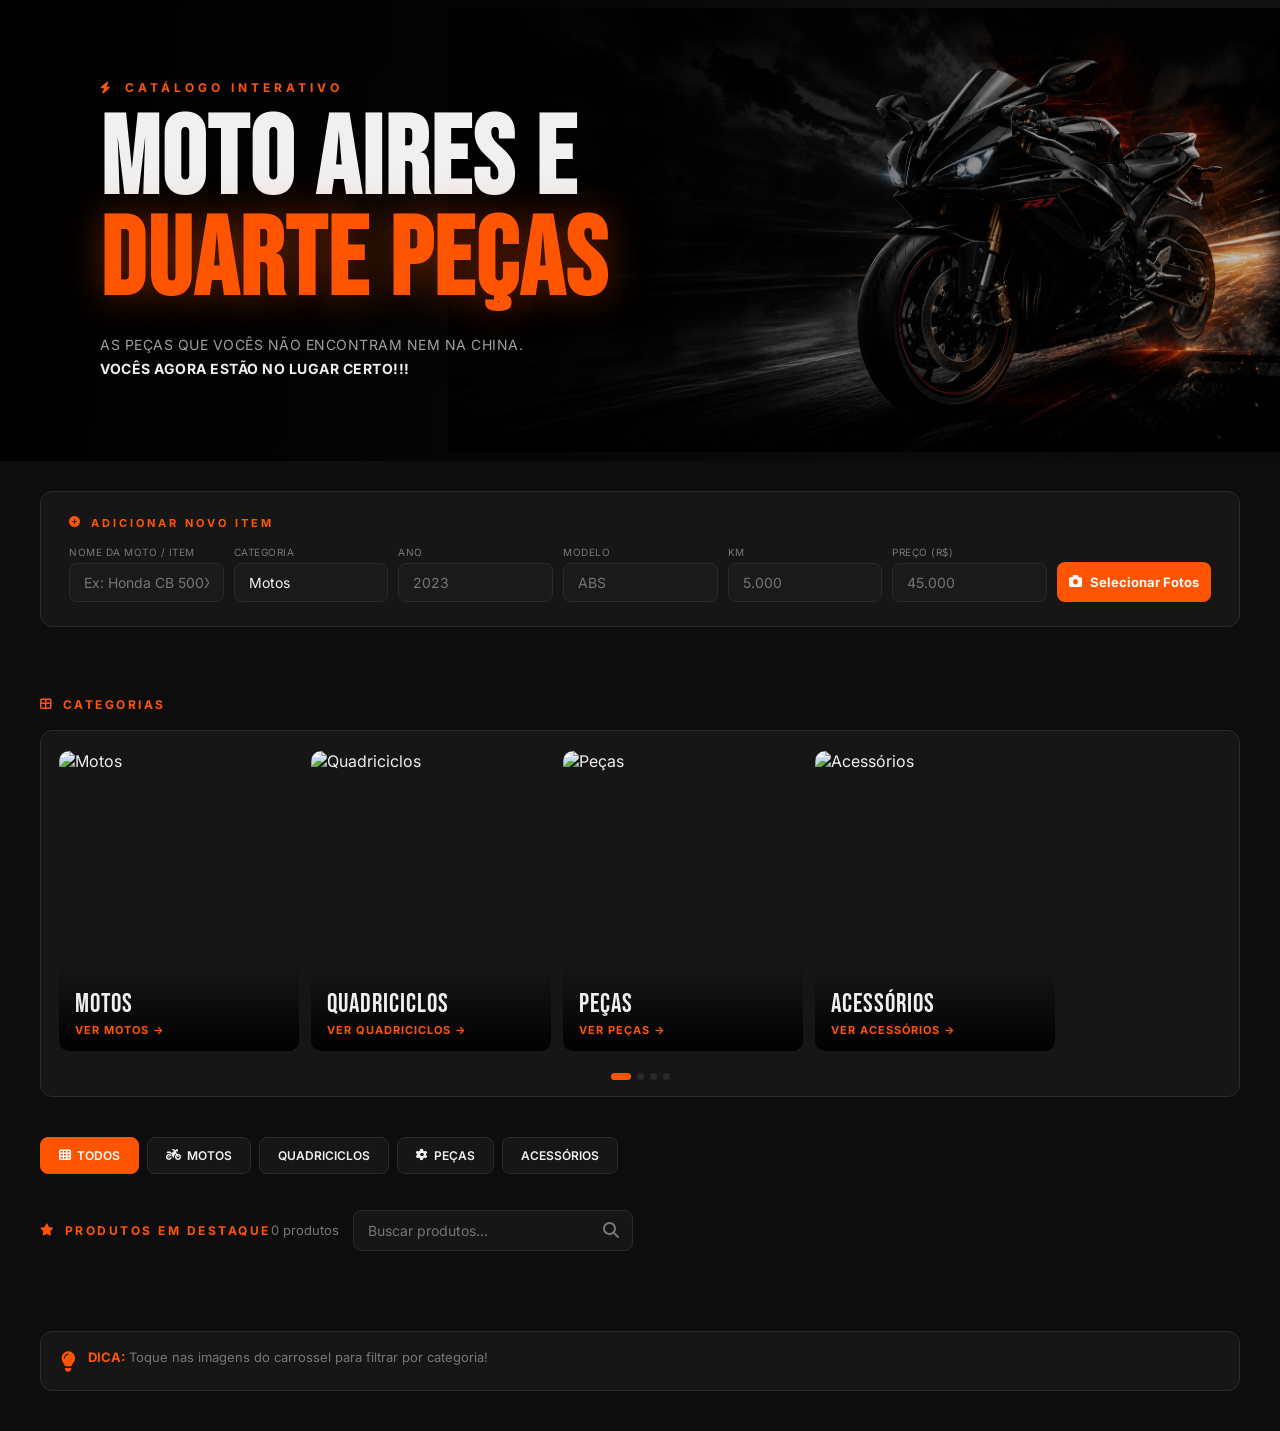
==== index.html @ fbcd0c2e "Update index.html" ====
<!DOCTYPE html>
<html lang="pt-BR">
<head>
    <meta charset="UTF-8">
    <meta name="viewport" content="width=device-width, initial-scale=1.0, maximum-scale=1.0">
    <title>MOTO AIRES & DUARTE PEÇAS — Catálogo</title>
    <link rel="preconnect" href="https://fonts.googleapis.com">
    <link href="https://fonts.googleapis.com/css2?family=Bebas+Neue&family=Inter:wght@300;400;500;600;700;800;900&display=swap" rel="stylesheet">
    <link rel="stylesheet" href="https://cdnjs.cloudflare.com/ajax/libs/font-awesome/6.4.0/css/all.min.css">
    
    <!-- Firebase SDK -->
    <script src="https://www.gstatic.com/firebasejs/10.7.1/firebase-app-compat.js"></script>
    <script src="https://www.gstatic.com/firebasejs/10.7.1/firebase-firestore-compat.js"></script>
    
    <style>
        :root {
            --bg: #0D0D0D;
            --surface: #161616;
            --card: #1A1A1A;
            --border: #2A2A2A;
            --orange: #FF5500;
            --orange-dim: #CC4400;
            --text: #F0F0F0;
            --muted: #777;
            --silver: #A0A0A0;
        }

        * { box-sizing: border-box; margin: 0; padding: 0; }

        body {
            background: var(--bg);
            color: var(--text);
            font-family: 'Inter', sans-serif;
            min-height: 100vh;
            overflow-x: hidden;
            width: 100%;
            max-width: 100vw;
        }

        /* ─── HERO ── */
        .hero {
            position: relative;
            width: 100%;
            min-height: 320px;
            display: flex;
            align-items: center;
            padding: 60px 40px;
            background: linear-gradient(135deg, #0a0a0a 0%, #1a1a1a 50%, #0d0d0d 100%);
            overflow: hidden;
        }

        .hero::before {
            content: '';
            position: absolute;
            top: 0; right: 0;
            width: 100%;
            height: 100%;
            background: url('img/banner-header.png') right center/contain no-repeat;
            opacity: 0.25;
            z-index: 1;
        }

        .hero::after {
            content: '';
            position: absolute;
            inset: 0;
            background: linear-gradient(90deg, rgba(0,0,0,0.96) 0%, rgba(0,0,0,0.75) 45%, rgba(0,0,0,0.1) 100%);
            z-index: 2;
        }

        .hero-content {
            position: relative;
            z-index: 3;
            max-width: 520px;
        }

        .hero-eyebrow {
            font-size: 12px;
            font-weight: 700;
            letter-spacing: 4px;
            text-transform: uppercase;
            color: var(--orange);
            margin-bottom: 16px;
            display: flex;
            align-items: center;
            gap: 10px;
        }

        .hero-eyebrow i { animation: flash 1.5s ease-in-out infinite; }

        .hero-title {
            font-family: 'Bebas Neue', sans-serif;
            font-size: clamp(52px, 10vw, 110px);
            line-height: 0.92;
            letter-spacing: 2px;
            text-transform: uppercase;
            margin-bottom: 20px;
        }

        .hero-title-line1 { display: block; color: var(--text); }
        .hero-title-line2 { display: block; color: var(--orange); text-shadow: 0 0 40px rgba(255,85,0,0.4); }

        .hero-subtitle {
            font-size: 14px;
            color: var(--silver);
            line-height: 1.7;
            letter-spacing: 0.5px;
            text-transform: uppercase;
        }

        .hero-subtitle strong { color: var(--text); font-weight: 700; }

        @keyframes flash {
            0%, 100% { opacity: 1; }
            50% { opacity: 0.3; }
        }

        /* ─── ADMIN PANEL ─── */
        .admin-panel {
            margin: 24px 16px;
            background: var(--surface);
            border: 1px solid var(--border);
            border-radius: 12px;
            padding: 20px;
        }

        .admin-title {
            font-size: 11px;
            font-weight: 700;
            letter-spacing: 3px;
            text-transform: uppercase;
            color: var(--orange);
            margin-bottom: 16px;
            display: flex;
            align-items: center;
            gap: 8px;
        }

        .admin-fields {
            display: grid;
            grid-template-columns: 1fr 1fr;
            gap: 10px;
            align-items: end;
        }

        .admin-field-group {
            display: flex;
            flex-direction: column;
            gap: 5px;
        }

        .admin-field-group.full { grid-column: 1 / -1; }

        .admin-field-group label {
            font-size: 10px;
            color: var(--muted);
            text-transform: uppercase;
            letter-spacing: 0.5px;
        }

        .admin-fields input,
        .admin-fields select {
            background: var(--card);
            border: 1px solid var(--border);
            color: var(--text);
            padding: 10px 14px;
            border-radius: 8px;
            outline: none;
            width: 100%;
            font-family: 'Inter', sans-serif;
            font-size: 14px;
            transition: border-color 0.3s;
            -webkit-appearance: none;
        }

        .admin-fields input:focus,
        .admin-fields select:focus { border-color: var(--orange); }

        .upload-btn {
            background: var(--orange);
            color: white;
            border: none;
            padding: 12px;
            border-radius: 8px;
            font-weight: 700;
            font-size: 13px;
            cursor: pointer;
            width: 100%;
            grid-column: 1 / -1;
            display: flex;
            align-items: center;
            justify-content: center;
            gap: 8px;
            transition: background 0.2s;
            font-family: 'Inter', sans-serif;
        }

        .upload-btn:active { background: var(--orange-dim); }
        #fileInput { display: none; }

        .preview-management {
            width: 100%;
            margin-top: 20px;
            display: none;
            background: var(--card);
            padding: 20px;
            border-radius: 8px;
            border: 1px solid var(--border);
        }

        .preview-management p {
            font-size: 12px;
            color: var(--silver);
            margin-bottom: 15px;
        }

        .preview-thumbs-container {
            display: flex;
            gap: 10px;
            flex-wrap: wrap;
            margin-bottom: 20px;
        }

        .thumb-manage-item {
            width: 72px;
            height: 56px;
            position: relative;
            border-radius: 6px;
            overflow: hidden;
            cursor: pointer;
            border: 2px solid transparent;
            transition: all 0.2s;
        }

        .thumb-manage-item img { width: 100%; height: 100%; object-fit: cover; }

        .thumb-manage-item.is-cover { border-color: var(--orange); }

        .thumb-manage-item.is-cover::after {
            content: "CAPA";
            position: absolute;
            bottom: 0; left: 0; right: 0;
            background: var(--orange);
            color: white;
            font-size: 9px;
            font-weight: bold;
            text-align: center;
            padding: 2px 0;
        }

        .save-btn {
            background: #1DB954;
            color: white;
            border: none;
            padding: 14px 24px;
            border-radius: 8px;
            font-weight: 700;
            font-size: 14px;
            cursor: pointer;
            width: 100%;
            display: flex;
            align-items: center;
            justify-content: center;
            gap: 10px;
            transition: all 0.2s;
            font-family: 'Inter', sans-serif;
            text-transform: uppercase;
            letter-spacing: 1px;
            box-shadow: 0 4px 12px rgba(29, 185, 84, 0.3);
        }

        .save-btn:hover {
            background: #1ed760;
            transform: translateY(-2px);
            box-shadow: 0 6px 16px rgba(29, 185, 84, 0.4);
        }

        .save-btn:active {
            background: #169c46;
            transform: translateY(0);
        }

        .save-btn i {
            font-size: 16px;
        }

        /* ─── CATEGORIES CAROUSEL ─── */
        .categories-section { padding: 32px 16px; }

        .section-title {
            font-size: 12px;
            font-weight: 700;
            letter-spacing: 2.5px;
            text-transform: uppercase;
            color: var(--orange);
            margin-bottom: 18px;
            display: flex;
            align-items: center;
            gap: 8px;
        }

        .carousel-container {
            background: var(--surface);
            border: 1px solid var(--border);
            border-radius: 12px;
            padding: 16px;
            overflow: hidden;
        }

        .carousel {
            display: flex;
            gap: 12px;
            overflow-x: auto;
            scroll-behavior: smooth;
            scrollbar-width: none;
            padding: 4px 2px 8px;
            -webkit-overflow-scrolling: touch;
        }

        .carousel::-webkit-scrollbar { display: none; }

        .category-card {
            min-width: 180px;
            height: 240px;
            border-radius: 10px;
            overflow: hidden;
            position: relative;
            cursor: pointer;
            flex-shrink: 0;
        }

        .category-card img {
            width: 100%;
            height: 100%;
            object-fit: cover;
            transition: transform 0.3s;
        }

        .category-card:active img { transform: scale(1.04); }

        .category-overlay {
            position: absolute;
            bottom: 0; left: 0; right: 0;
            background: linear-gradient(to top, rgba(0,0,0,0.95), transparent);
            padding: 24px 16px 14px;
        }

        .category-name {
            font-family: 'Bebas Neue', sans-serif;
            font-size: 26px;
            letter-spacing: 1px;
            margin-bottom: 3px;
        }

        .category-link {
            color: var(--orange);
            font-size: 11px;
            font-weight: 700;
            text-transform: uppercase;
            letter-spacing: 1px;
        }

        .carousel-nav {
            display: flex;
            justify-content: center;
            gap: 6px;
            margin-top: 14px;
        }

        .carousel-dot {
            width: 7px;
            height: 7px;
            border-radius: 50%;
            background: var(--border);
            cursor: pointer;
            transition: all 0.3s;
        }

        .carousel-dot.active {
            background: var(--orange);
            width: 20px;
            border-radius: 4px;
        }

        /* ─── FILTERS ─── */
        .filters-section { padding: 0 16px 24px; }

        .filters {
            display: flex;
            gap: 8px;
            overflow-x: auto;
            padding-bottom: 6px;
            scrollbar-width: none;
            -webkit-overflow-scrolling: touch;
        }

        .filters::-webkit-scrollbar { display: none; }

        .filter-btn {
            background: var(--surface);
            color: var(--text);
            border: 1px solid var(--border);
            padding: 10px 18px;
            border-radius: 8px;
            cursor: pointer;
            font-weight: 600;
            font-size: 12px;
            white-space: nowrap;
            flex-shrink: 0;
            display: flex;
            align-items: center;
            gap: 6px;
            font-family: 'Inter', sans-serif;
            transition: all 0.2s;
        }

        .filter-btn.active,
        .filter-btn:active {
            background: var(--orange);
            border-color: var(--orange);
            color: white;
        }

        /* ─── PRODUCTS ─── */
        .products-section { padding: 0 16px 60px; }

        .products-header {
            display: flex;
            flex-direction: column;
            gap: 14px;
            margin-bottom: 20px;
        }

        .products-top-row {
            display: flex;
            justify-content: space-between;
            align-items: center;
        }

        .products-count {
            color: var(--muted);
            font-size: 13px;
        }

        .search-box { position: relative; }

        .search-box input {
            background: var(--surface);
            border: 1px solid var(--border);
            color: var(--text);
            padding: 11px 40px 11px 14px;
            border-radius: 8px;
            width: 100%;
            outline: none;
            font-family: 'Inter', sans-serif;
            font-size: 14px;
            transition: border-color 0.3s;
        }

        .search-box input:focus { border-color: var(--orange); }

        .search-box i {
            position: absolute;
            right: 14px;
            top: 50%;
            transform: translateY(-50%);
            color: var(--muted);
        }

        .products-grid {
            display: grid;
            grid-template-columns: 1fr;
            gap: 16px;
        }

        .product-card {
            background: var(--surface);
            border: 1px solid var(--border);
            border-radius: 12px;
            overflow: hidden;
            transition: border-color 0.2s;
            animation: fadeIn 0.4s ease-out;
            position: relative;
        }

        .product-image {
            position: relative;
            height: 200px;
            overflow: hidden;
        }

        .product-image img {
            width: 100%;
            height: 100%;
            object-fit: cover;
        }

        .product-badge {
            position: absolute;
            top: 10px; left: 10px;
            background: var(--orange);
            color: white;
            padding: 5px 12px;
            border-radius: 6px;
            font-size: 10px;
            font-weight: 700;
            text-transform: uppercase;
            letter-spacing: 1px;
        }

        .product-photos-count {
            position: absolute;
            bottom: 10px; right: 10px;
            background: rgba(0,0,0,0.8);
            color: white;
            padding: 5px 10px;
            border-radius: 6px;
            font-size: 11px;
            display: flex;
            align-items: center;
            gap: 5px;
        }

        .delete-product-btn {
            position: absolute;
            top: 10px;
            right: 10px;
            background: rgba(255, 0, 0, 0.8);
            color: white;
            border: none;
            width: 36px;
            height: 36px;
            border-radius: 50%;
            cursor: pointer;
            font-size: 16px;
            display: flex;
            align-items: center;
            justify-content: center;
            z-index: 10;
            transition: all 0.2s;
        }

        .delete-product-btn:hover {
            background: rgba(255, 0, 0, 1);
            transform: scale(1.1);
        }

        .product-info { padding: 16px; }

        .product-name {
            font-size: 17px;
            font-weight: 700;
            margin-bottom: 8px;
        }

        .product-meta {
            color: var(--muted);
            font-size: 13px;
            margin-bottom: 12px;
            line-height: 1.6;
        }

        .product-price {
            font-size: 22px;
            font-weight: 700;
            color: var(--orange);
            margin-bottom: 14px;
        }

        .btn-details {
            width: 100%;
            background: transparent;
            border: 2px solid var(--orange);
            color: var(--orange);
            padding: 12px;
            border-radius: 8px;
            cursor: pointer;
            font-weight: 700;
            font-size: 13px;
            letter-spacing: 1px;
            text-transform: uppercase;
            font-family: 'Inter', sans-serif;
            transition: all 0.2s;
        }

        .btn-details:active {
            background: var(--orange);
            color: white;
        }

        /* ─── MODAL ─── */
        .modal-overlay {
            position: fixed;
            inset: 0;
            background: rgba(0,0,0,0.95);
            z-index: 1000;
            display: none;
            align-items: center;
            justify-content: center;
            backdrop-filter: blur(8px);
        }

        .modal-overlay.open { display: flex; }

        .modal-box {
            background: var(--surface);
            border: 1px solid var(--border);
            border-radius: 20px;
            width: 90%;
            max-width: 900px;
            max-height: 90vh;
            overflow-y: auto;
            position: relative;
        }

        .modal-carousel {
            position: relative;
            background: #000;
            height: 450px;
        }

        .modal-track {
            display: flex;
            height: 100%;
            transition: transform 0.4s ease;
        }

        .modal-slide {
            min-width: 100%;
            height: 100%;
        }

        .modal-slide img {
            width: 100%;
            height: 100%;
            object-fit: contain;
        }

        .modal-info { padding: 30px; }

        .modal-close {
            position: absolute;
            top: 20px;
            right: 20px;
            background: white;
            border: none;
            width: 35px;
            height: 35px;
            border-radius: 50%;
            cursor: pointer;
            z-index: 100;
            font-weight: bold;
            color: black;
            display: flex;
            align-items: center;
            justify-content: center;
        }

        .carousel-btn {
            position: absolute;
            top: 50%;
            transform: translateY(-50%);
            background: rgba(0,0,0,0.5);
            border: 1px solid var(--border);
            color: white;
            width: 42px;
            height: 42px;
            border-radius: 50%;
            cursor: pointer;
            z-index: 10;
            font-size: 24px;
        }

        .carousel-btn.prev { left: 20px; }
        .carousel-btn.next { right: 20px; }

        /* ─── FOOTER TIP ─── */
        .footer-tip {
            margin: 0 16px 40px;
            background: var(--surface);
            border: 1px solid var(--border);
            border-radius: 12px;
            padding: 16px 20px;
            display: flex;
            align-items: flex-start;
            gap: 12px;
        }

        .hero::before {
        width: 100%;
        background: url('img/banner-header.png') right center/cover no-repeat;
        opacity: 0.25;
    }
        .tip-icon { font-size: 20px; color: var(--orange); margin-top: 2px; flex-shrink: 0; }

        .tip-text { color: var(--muted); font-size: 13px; line-height: 1.5; }
        .tip-text strong { color: var(--orange); }

        /* ─── DESKTOP ─── */
    @media (min-width: 600px) {
        .hero { padding: 80px 60px; min-height: 420px; }
        .hero::before { width: 60%; background: url('img/banner-header.png') right center/contain no-repeat; opacity: 0.85; }
        .hero-title { font-size: clamp(70px, 10vw, 110px); }

        .admin-panel { margin: 30px 24px; padding: 24px 28px; }
        .admin-fields { grid-template-columns: 1fr 1fr 1fr; }
        .upload-btn { grid-column: auto; width: auto; }

        .categories-section { padding: 40px 24px; }
        .category-card { min-width: 240px; height: 300px; }

        .filters-section { padding: 0 24px 30px; }
        .products-section { padding: 0 24px 60px; }

        .products-header { flex-direction: row; align-items: center; flex-wrap: wrap; }
        .products-grid { grid-template-columns: repeat(2, 1fr); gap: 20px; }

        .footer-tip { margin: 0 24px 40px; }
    }

    @media (min-width: 1024px) {
        .hero { padding: 80px 100px; min-height: 380px; }
        .hero::before { width: 65%; opacity: 0.9; }
        .admin-panel { margin: 30px 40px; }
        .admin-fields { grid-template-columns: 1fr 1fr 1fr 1fr 1fr 1fr auto; }
        .admin-field-group.full { grid-column: auto; }
        .upload-btn { grid-column: auto; }
        .categories-section, .filters-section, .products-section { padding-left: 40px; padding-right: 40px; }
        .products-grid { grid-template-columns: repeat(auto-fill, minmax(280px, 1fr)); }
        .footer-tip { margin: 0 40px 40px; }
        .search-box input { width: 280px; }
    }

        @keyframes fadeIn {
            from { opacity: 0; transform: translateY(16px); }
            to { opacity: 1; transform: translateY(0); }
        }
    </style>
</head>
<body>

    <!-- HERO -->
    <header class="hero">
        <div class="hero-content">
            <div class="hero-eyebrow">
                <i class="fas fa-bolt"></i> CATÁLOGO INTERATIVO
            </div>
            <h1 class="hero-title">
                <span class="hero-title-line1">MOTO AIRES E</span>
                <span class="hero-title-line2">DUARTE PEÇAS</span>
            </h1>
            <p class="hero-subtitle">
                AS PEÇAS QUE VOCÊS NÃO ENCONTRAM NEM NA CHINA.<br>
                <strong>VOCÊS AGORA ESTÃO NO LUGAR CERTO!!!</strong>
            </p>
        </div>
    </header>

    <!-- ADMIN PANEL -->
    <section class="admin-panel">
        <div class="admin-title">
            <i class="fas fa-plus-circle"></i> ADICIONAR NOVO ITEM
        </div>
        <div class="admin-fields">
            <div class="admin-field-group full">
                <label>Nome da Moto / Item</label>
                <input type="text" id="itemName" placeholder="Ex: Honda CB 500X">
            </div>
            <div class="admin-field-group">
                <label>Categoria</label>
                <select id="itemCategory">
                    <option value="motos">Motos</option>
                    <option value="quadriciclos">Quadriciclos</option>
                    <option value="pecas">Peças</option>
                    <option value="acessorios">Acessórios</option>
                </select>
            </div>
            <div class="admin-field-group">
                <label>Ano</label>
                <input type="number" id="itemYear" placeholder="2023">
            </div>
            <div class="admin-field-group">
                <label>Modelo</label>
                <input type="text" id="itemModel" placeholder="ABS">
            </div>
            <div class="admin-field-group">
                <label>KM</label>
                <input type="number" id="itemKm" placeholder="5.000">
            </div>
            <div class="admin-field-group">
                <label>Preço (R$)</label>
                <input type="text" id="itemPrice" placeholder="45.000">
            </div>
            <button class="upload-btn" onclick="document.getElementById('fileInput').click()">
                <i class="fas fa-camera"></i> Selecionar Fotos
            </button>
            <input type="file" id="fileInput" multiple accept="image/*">
        </div>
        <div class="preview-management" id="previewManagement">
            <p><strong><i class="fas fa-images"></i> Fotos selecionadas:</strong> Toque em uma para definir como capa</p>
            <div class="preview-thumbs-container" id="previewThumbs"></div>
            <button class="save-btn" onclick="salvarProduto()">
                <i class="fas fa-save"></i> CONCLUIR E SALVAR ITEM
            </button>
        </div>
    </section>

    <!-- CATEGORIES CAROUSEL -->
    <section class="categories-section">
        <div class="section-title">
            <i class="fas fa-th-large"></i> CATEGORIAS
        </div>
        <div class="carousel-container">
            <div class="carousel" id="categoryCarousel">
                <!-- As imagens serão carregadas dinamicamente do Firebase -->
                <div class="category-card" onclick="filterByCategory('motos')" id="cat-motos">
                    <img src="https://via.placeholder.com/400x300/1a1a1a/FF5500?text=Carregando..." alt="Motos" id="img-motos">
                    <div class="category-overlay">
                        <div class="category-name">MOTOS</div>
                        <div class="category-link">Ver Motos →</div>
                    </div>
                </div>
                <div class="category-card" onclick="filterByCategory('quadriciclos')" id="cat-quadriciclos">
                    <img src="https://via.placeholder.com/400x300/1a1a1a/FF5500?text=Carregando..." alt="Quadriciclos" id="img-quadriciclos">
                    <div class="category-overlay">
                        <div class="category-name">QUADRICICLOS</div>
                        <div class="category-link">Ver Quadriciclos →</div>
                    </div>
                </div>
                <div class="category-card" onclick="filterByCategory('pecas')" id="cat-pecas">
                    <img src="https://via.placeholder.com/400x300/1a1a1a/FF5500?text=Carregando..." alt="Peças" id="img-pecas">
                    <div class="category-overlay">
                        <div class="category-name">PEÇAS</div>
                        <div class="category-link">Ver Peças →</div>
                    </div>
                </div>
                <div class="category-card" onclick="filterByCategory('acessorios')" id="cat-acessorios">
                    <img src="https://via.placeholder.com/400x300/1a1a1a/FF5500?text=Carregando..." alt="Acessórios" id="img-acessorios">
                    <div class="category-overlay">
                        <div class="category-name">ACESSÓRIOS</div>
                        <div class="category-link">Ver Acessórios →</div>
                    </div>
                </div>
            </div>
            <div class="carousel-nav">
                <span class="carousel-dot active" onclick="scrollToCategory(0)"></span>
                <span class="carousel-dot" onclick="scrollToCategory(1)"></span>
                <span class="carousel-dot" onclick="scrollToCategory(2)"></span>
                <span class="carousel-dot" onclick="scrollToCategory(3)"></span>
            </div>
        </div>
    </section>

    <!-- FILTERS -->
    <section class="filters-section">
        <div class="filters">
            <button class="filter-btn active" onclick="filterByCategory('todos')">
                <i class="fas fa-th"></i> TODOS
            </button>
            <button class="filter-btn" onclick="filterByCategory('motos')">
                <i class="fas fa-motorcycle"></i> MOTOS
            </button>
            <button class="filter-btn" onclick="filterByCategory('quadriciclos')">
                QUADRICICLOS
            </button>
            <button class="filter-btn" onclick="filterByCategory('pecas')">
                <i class="fas fa-cog"></i> PEÇAS
            </button>
            <button class="filter-btn" onclick="filterByCategory('acessorios')">
                ACESSÓRIOS
            </button>
        </div>
    </section>

    <!-- PRODUCTS -->
    <section class="products-section">
        <div class="products-header">
            <div class="products-top-row">
                <div class="section-title" style="margin:0">
                    <i class="fas fa-star"></i> PRODUTOS EM DESTAQUE
                </div>
                <div class="products-count" id="productsCount">0 produtos</div>
            </div>
            <div class="search-box">
                <input type="text" id="searchInput" placeholder="Buscar produtos...">
                <i class="fas fa-search"></i>
            </div>
        </div>
        <div class="products-grid" id="productsGrid">
            <!-- Produtos serão inseridos aqui dinamicamente -->
        </div>
    </section>

    <!-- MODAL -->
    <div class="modal-overlay" id="modalOverlay" onclick="fecharModal(event)">
        <div class="modal-box">
            <button class="modal-close" onclick="fecharModal(null, true)">✕</button>
            <div class="modal-carousel">
                <div class="modal-track" id="modalTrack"></div>
                <button class="carousel-btn prev" onclick="mudarSlideModal(-1, true)">&#8249;</button>
                <button class="carousel-btn next" onclick="mudarSlideModal(1, true)">&#8250;</button>
            </div>
            <div class="modal-info" id="modalInfo"></div>
        </div>
    </div>

    <!-- FOOTER TIP -->
    <div class="footer-tip">
        <div class="tip-icon"><i class="fas fa-lightbulb"></i></div>
        <div class="tip-text">
            <strong>DICA:</strong> Toque nas imagens do carrossel para filtrar por categoria!
        </div>
    </div>

    <script>
    // ─── FIREBASE CONFIG ───
    const firebaseConfig = {
        apiKey: "SUA_API_KEY_AQUI",
        authDomain: "moto-aires-catalogo.firebaseapp.com",
        projectId: "moto-aires-catalogo",
        storageBucket: "moto-aires-catalogo.firebasestorage.app",
        messagingSenderId: "SEU_MESSAGING_SENDER_ID",
        appId: "SEU_APP_ID"
    };

    // Inicializa Firebase
    firebase.initializeApp(firebaseConfig);
    const db = firebase.firestore();

    // ─── VARIÁVEIS GLOBAIS ───
    let produtos = [];
    let fotosTemporarias = [];
    let categoriaAtiva = 'todos';
    let modalIdx = 0;

    // Imagens placeholder por categoria
    const placeholderImages = {
        motos: 'https://images.unsplash.com/photo-1568772585407-93ed8b69e0b1?w=400',
        quadriciclos: 'https://images.unsplash.com/photo-1558981403-c5f9899a28bc?w=400',
        pecas: 'https://images.unsplash.com/photo-1486262715619-67b85e0b08d3?w=400',
        acessorios: 'https://images.unsplash.com/photo-1535598155894-7c94e7f186e4?w=400'
    };

    // Verifica se é admin
    const isAdmin = new URLSearchParams(window.location.search).has('admin');
    if (!isAdmin) {
        document.querySelector('.admin-panel').style.display = 'none';
    }

    // ─── UPLOAD FOTOS ───
    const fileInput = document.getElementById('fileInput');
    const previewManagement = document.getElementById('previewManagement');
    const previewThumbs = document.getElementById('previewThumbs');

    fileInput.addEventListener('change', function(e) {
        fotosTemporarias = [];
        const files = Array.from(e.target.files);
        let carregadas = 0;
        
        files.forEach((file, index) => {
            const reader = new FileReader();
            reader.onload = function(e) {
                fotosTemporarias.push(e.target.result);
                carregadas++;
                if (carregadas === files.length) {
                    renderizarGerenciadorCapa();
                }
            };
            reader.readAsDataURL(file);
        });
    });

    function renderizarGerenciadorCapa() {
        if(fotosTemporarias.length === 0) {
            previewManagement.style.display = 'none';
            return;
        }
        
        previewManagement.style.display = 'block';
        previewThumbs.innerHTML = fotosTemporarias.map((foto, idx) => `
            <div class="thumb-manage-item ${idx === 0 ? 'is-cover' : ''}" onclick="definirComoCapa(${idx})">
                <img src="${foto}" alt="Preview">
            </div>
        `).join('');
    }

    function definirComoCapa(idx) {
        const fotoSelecionada = fotosTemporarias.splice(idx, 1)[0];
        fotosTemporarias.unshift(fotoSelecionada);
        renderizarGerenciadorCapa();
    }

    // ─── SALVAR PRODUTO NO FIREBASE ───
    async function salvarProduto() {
        const nome = document.getElementById('itemName').value;
        const categoria = document.getElementById('itemCategory').value;
        const ano = document.getElementById('itemYear').value;
        const modelo = document.getElementById('itemModel').value;
        const km = document.getElementById('itemKm').value;
        const preco = document.getElementById('itemPrice').value;

        if (!nome || fotosTemporarias.length === 0) {
            alert("Por favor, digite o nome e adicione pelo menos uma foto!");
            return;
        }

        const novoProduto = {
            nome: nome,
            categoria: categoria,
            ano: ano,
            modelo: modelo,
            km: km,
            preco: preco,
            imagens: fotosTemporarias,
            dataCriacao: new Date().toISOString()
        };

        try {
            await db.collection("produtos").add(novoProduto);
            alert("Sucesso! Produto salvo e publicado no catálogo!");
            
            // Limpa os campos
            document.getElementById('itemName').value = '';
            document.getElementById('itemYear').value = '';
            document.getElementById('itemModel').value = '';
            document.getElementById('itemKm').value = '';
            document.getElementById('itemPrice').value = '';
            fotosTemporarias = [];
            previewManagement.style.display = 'none';
            previewThumbs.innerHTML = '';
            fileInput.value = '';
        } catch (error) {
            console.error("Erro ao salvar no Firebase: ", error);
            alert("Erro ao salvar. Verifique a conexão com o banco de dados.");
        }
    }

    // ─── BUSCAR PRODUTOS DO FIREBASE ───
    function buscarProdutosSalvos() {
        db.collection("produtos").orderBy("dataCriacao", "desc").onSnapshot((snapshot) => {
            produtos = [];
            snapshot.forEach((doc) => {
                produtos.push({ id: doc.id, ...doc.data() });
            });
            atualizarImagensCategorias();
            renderizarProdutos();
            atualizarContador();
        });
    }

    // ─── ATUALIZAR IMAGENS DAS CATEGORIAS ───
    function atualizarImagensCategorias() {
        const categorias = ['motos', 'quadriciclos', 'pecas', 'acessorios'];
        
        categorias.forEach(categoria => {
            const produtosDaCategoria = produtos.filter(p => p.categoria === categoria);
            const imgElement = document.getElementById(`img-${categoria}`);
            
            if (produtosDaCategoria.length > 0 && produtosDaCategoria[0].imagens && produtosDaCategoria[0].imagens.length > 0) {
                // Usa a primeira imagem do primeiro produto da categoria
                imgElement.src = produtosDaCategoria[0].imagens[0];
            } else {
                // Usa imagem placeholder se não houver produtos
                imgElement.src = placeholderImages[categoria];
            }
        });
    }

    // ─── RENDERIZAR PRODUTOS ───
    function renderizarProdutos() {
        const grid = document.getElementById('productsGrid');
        const lista = categoriaAtiva === 'todos' ? produtos : produtos.filter(p => p.categoria === categoriaAtiva);
        
        if (lista.length === 0) {
            grid.innerHTML = '<div style="grid-column: 1/-1; text-align:center; padding:40px; color:var(--muted);">Nenhum produto cadastrado nesta categoria.</div>';
            return;
        }

        grid.innerHTML = lista.map(p => `
            <div class="product-card" data-category="${p.categoria}" data-id="${p.id}">
                ${isAdmin ? `<button class="delete-product-btn" onclick="removerProduto('${p.id}', event)" title="Remover Produto"><i class="fas fa-trash"></i></button>` : ''}
                <div class="product-image">
                    <img src="${p.imagens[0]}" alt="${p.nome}">
                    <span class="product-badge">${p.categoria.toUpperCase()}</span>
                    ${p.imagens.length > 1 ? `<span class="product-photos-count"><i class="fas fa-images"></i> ${p.imagens.length} FOTOS</span>` : ''}
                </div>
                <div class="product-info">
                    <h3 class="product-name">${p.nome}</h3>
                    <p class="product-meta">
                        ${p.ano ? `Ano: ${p.ano} • ` : ''}
                        ${p.modelo ? `Modelo: ${p.modelo}` : ''}
                        ${p.km ? `<br>KM: ${p.km}` : ''}
                    </p>
                    <div class="product-price">R$ ${p.preco}</div>
                    <button class="btn-details" onclick="abrirModal('${p.id}')">Ver Detalhes</button>
                </div>
            </div>
        `).join('');
    }

    // ─── REMOVER PRODUTO ───
    async function removerProduto(id, event) {
        event.stopPropagation();
        if(confirm("Tem certeza que deseja remover este produto?")) {
            try {
                await db.collection("produtos").doc(id).delete();
                alert("Produto removido com sucesso!");
            } catch (error) {
                console.error("Erro ao remover: ", error);
                alert("Erro ao remover o produto.");
            }
        }
    }

    // ─── FILTROS ───
    function filterByCategory(category) {
        categoriaAtiva = category;
        
        document.querySelectorAll('.filter-btn').forEach(btn => {
            btn.classList.remove('active');
            const txt = btn.textContent.trim().toLowerCase();
            if ((category === 'todos' && txt.includes('todos')) || txt.includes(category)) {
                btn.classList.add('active');
            }
        });

        renderizarProdutos();
        atualizarContador();

        // Scroll suave até os produtos
        document.querySelector('.products-section').scrollIntoView({ behavior: 'smooth', block: 'start' });
    }

    function atualizarContador() {
        const lista = categoriaAtiva === 'todos' ? produtos : produtos.filter(p => p.categoria === categoriaAtiva);
        document.getElementById('productsCount').textContent =
            `${lista.length} produto${lista.length !== 1 ? 's' : ''}`;
    }

    // ─── BUSCA ───
    document.getElementById('searchInput').addEventListener('input', function(e) {
        const term = e.target.value.toLowerCase();
        const cards = document.querySelectorAll('.product-card');
        let count = 0;
        
        cards.forEach(card => {
            const name = card.querySelector('.product-name').textContent.toLowerCase();
            const show = name.includes(term);
            card.style.display = show ? 'block' : 'none';
            if (show) count++;
        });
        
        document.getElementById('productsCount').textContent =
            `${count} produto${count !== 1 ? 's' : ''}`;
    });

    // ─── MODAL ───
    function abrirModal(id) {
        const p = produtos.find(item => item.id === id);
        if (!p) return;
        modalIdx = 0;
        
        document.getElementById('modalTrack').innerHTML = p.imagens.map(img => `
            <div class="modal-slide"><img src="${img}"></div>`).join('');
        
        document.getElementById('modalInfo').innerHTML = `
            <h2 style="font-family:Bebas Neue; font-size:40px">${p.nome}</h2>
            <p style="color:var(--orange); font-size:20px; margin-bottom:15px">R$ ${p.preco}</p>
            <div style="display:grid; grid-template-columns: 1fr 1fr; gap:10px">
                ${p.ano ? `<div class="spec-pill">Ano: ${p.ano}</div>` : ''}
                ${p.modelo ? `<div class="spec-pill">Modelo: ${p.modelo}</div>` : ''}
                ${p.km ? `<div class="spec-pill">KM: ${p.km}</div>` : ''}
                <div class="spec-pill">Categoria: ${p.categoria}</div>
            </div>
            <a href="#" style="display:block; background:#1DB954; color:white; text-align:center; padding:15px; border-radius:10px; text-decoration:none; margin-top:20px; font-weight:bold">Tenho Interesse</a>
        `;
        
        document.getElementById('modalOverlay').classList.add('open');
        mudarSlideModal(0);
    }

    function mudarSlideModal(dir, relativo = false) {
        const track = document.getElementById('modalTrack');
        const slides = track.children.length;
        if (slides === 0) return;
        if (relativo) modalIdx = (modalIdx + dir + slides) % slides;
        else modalIdx = dir;
        track.style.transform = `translateX(-${modalIdx * 100}%)`;
    }

    function fecharModal(e, forcar = false) {
        if (forcar || e.target.id === 'modalOverlay') {
            document.getElementById('modalOverlay').classList.remove('open');
        }
    }

    // ─── CAROUSEL DE CATEGORIAS ───
    function scrollToCategory(index) {
        const carousel = document.getElementById('categoryCarousel');
        const card = carousel.querySelector('.category-card');
        const cardWidth = card.offsetWidth + 12;
        carousel.scrollTo({ left: index * cardWidth, behavior: 'smooth' });
        document.querySelectorAll('.carousel-dot').forEach((dot, i) => {
            dot.classList.toggle('active', i === index);
        });
    }

    let currentCategory = 0;
    setInterval(() => {
        currentCategory = (currentCategory + 1) % 4;
        scrollToCategory(currentCategory);
    }, 5000);

    // Swipe touch
    let touchStartX = 0;
    const carousel = document.getElementById('categoryCarousel');
    carousel.addEventListener('touchstart', e => { touchStartX = e.changedTouches[0].screenX; }, { passive: true });
    carousel.addEventListener('touchend', e => {
        const diff = touchStartX - e.changedTouches[0].screenX;
        if (Math.abs(diff) > 50) {
            currentCategory = diff > 0
                ? Math.min(currentCategory + 1, 3)
                : Math.max(currentCategory - 1, 0);
            scrollToCategory(currentCategory);
        }
    }, { passive: true });

    // ─── INICIALIZAÇÃO ───
    window.onload = function() {
        buscarProdutosSalvos();
    };

    // Estilo adicional para spec-pill
    const style = document.createElement('style');
    style.textContent = `
        .spec-pill {
            background: var(--card);
            border: 1px solid var(--border);
            padding: 8px 12px;
            border-radius: 6px;
            font-size: 13px;
            color: var(--silver);
        }
    `;
    document.head.appendChild(style);
    </script>
</body>
</html>
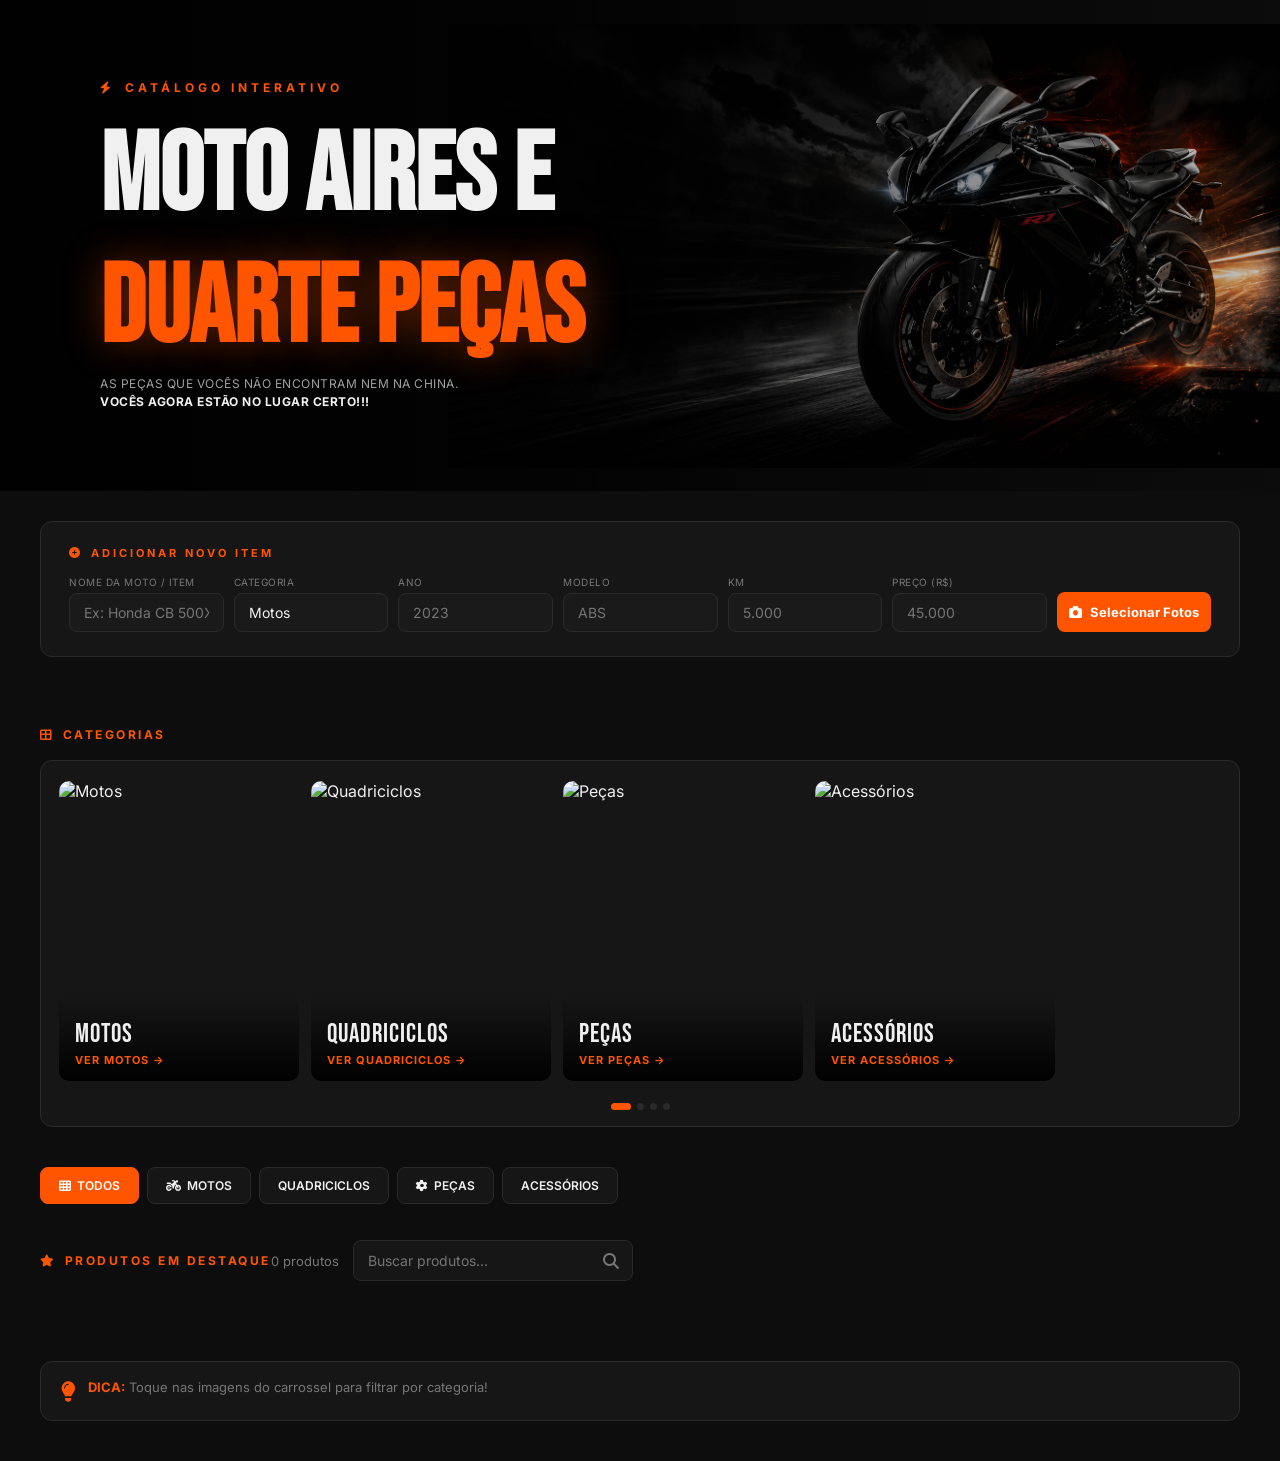
==== commit 0501d8c1: "Rename site1.html to index.html" ====
--- a/index.html
+++ b/index.html
@@ -1,1248 +1,1248 @@
-<!DOCTYPE html>
-<html lang="pt-BR">
-<head>
-    <meta charset="UTF-8">
-    <meta name="viewport" content="width=device-width, initial-scale=1.0, maximum-scale=1.0">
-    <title>MOTO AIRES & DUARTE PEÇAS — Catálogo</title>
-    <link rel="preconnect" href="https://fonts.googleapis.com">
-    <link href="https://fonts.googleapis.com/css2?family=Bebas+Neue&family=Inter:wght@300;400;500;600;700;800;900&display=swap" rel="stylesheet">
-    <link rel="stylesheet" href="https://cdnjs.cloudflare.com/ajax/libs/font-awesome/6.4.0/css/all.min.css">
-    
-    <!-- Firebase SDK -->
-    <script src="https://www.gstatic.com/firebasejs/10.7.1/firebase-app-compat.js"></script>
-    <script src="https://www.gstatic.com/firebasejs/10.7.1/firebase-firestore-compat.js"></script>
-    
-    <style>
-        :root {
-            --bg: #0D0D0D;
-            --surface: #161616;
-            --card: #1A1A1A;
-            --border: #2A2A2A;
-            --orange: #FF5500;
-            --orange-dim: #CC4400;
-            --text: #F0F0F0;
-            --muted: #777;
-            --silver: #A0A0A0;
-        }
-
-        * { box-sizing: border-box; margin: 0; padding: 0; }
-
-        body {
-            background: var(--bg);
-            color: var(--text);
-            font-family: 'Inter', sans-serif;
-            min-height: 100vh;
-            overflow-x: hidden;
-            width: 100%;
-            max-width: 100vw;
-        }
-
-        /* ─── HERO ── */
-        .hero {
-            position: relative;
-            width: 100%;
-            min-height: 320px;
-            display: flex;
-            align-items: center;
-            padding: 60px 40px;
-            background: linear-gradient(135deg, #0a0a0a 0%, #1a1a1a 50%, #0d0d0d 100%);
-            overflow: hidden;
-        }
-
-        .hero::before {
-            content: '';
-            position: absolute;
-            top: 0; right: 0;
-            width: 100%;
-            height: 100%;
-            background: url('img/banner-header.png') right center/contain no-repeat;
-            opacity: 0.25;
-            z-index: 1;
-        }
-
-        .hero::after {
-            content: '';
-            position: absolute;
-            inset: 0;
-            background: linear-gradient(90deg, rgba(0,0,0,0.96) 0%, rgba(0,0,0,0.75) 45%, rgba(0,0,0,0.1) 100%);
-            z-index: 2;
-        }
-
-        .hero-content {
-            position: relative;
-            z-index: 3;
-            max-width: 520px;
-        }
-
-        .hero-eyebrow {
-            font-size: 12px;
-            font-weight: 700;
-            letter-spacing: 4px;
-            text-transform: uppercase;
-            color: var(--orange);
-            margin-bottom: 16px;
-            display: flex;
-            align-items: center;
-            gap: 10px;
-        }
-
-        .hero-eyebrow i { animation: flash 1.5s ease-in-out infinite; }
-
-        .hero-title {
-            font-family: 'Bebas Neue', sans-serif;
-            font-size: clamp(52px, 10vw, 110px);
-            line-height: 0.92;
-            letter-spacing: 2px;
-            text-transform: uppercase;
-            margin-bottom: 20px;
-        }
-
-        .hero-title-line1 { display: block; color: var(--text); }
-        .hero-title-line2 { display: block; color: var(--orange); text-shadow: 0 0 40px rgba(255,85,0,0.4); }
-
-        .hero-subtitle {
-            font-size: 14px;
-            color: var(--silver);
-            line-height: 1.7;
-            letter-spacing: 0.5px;
-            text-transform: uppercase;
-        }
-
-        .hero-subtitle strong { color: var(--text); font-weight: 700; }
-
-        @keyframes flash {
-            0%, 100% { opacity: 1; }
-            50% { opacity: 0.3; }
-        }
-
-        /* ─── ADMIN PANEL ─── */
-        .admin-panel {
-            margin: 24px 16px;
-            background: var(--surface);
-            border: 1px solid var(--border);
-            border-radius: 12px;
-            padding: 20px;
-        }
-
-        .admin-title {
-            font-size: 11px;
-            font-weight: 700;
-            letter-spacing: 3px;
-            text-transform: uppercase;
-            color: var(--orange);
-            margin-bottom: 16px;
-            display: flex;
-            align-items: center;
-            gap: 8px;
-        }
-
-        .admin-fields {
-            display: grid;
-            grid-template-columns: 1fr 1fr;
-            gap: 10px;
-            align-items: end;
-        }
-
-        .admin-field-group {
-            display: flex;
-            flex-direction: column;
-            gap: 5px;
-        }
-
-        .admin-field-group.full { grid-column: 1 / -1; }
-
-        .admin-field-group label {
-            font-size: 10px;
-            color: var(--muted);
-            text-transform: uppercase;
-            letter-spacing: 0.5px;
-        }
-
-        .admin-fields input,
-        .admin-fields select {
-            background: var(--card);
-            border: 1px solid var(--border);
-            color: var(--text);
-            padding: 10px 14px;
-            border-radius: 8px;
-            outline: none;
-            width: 100%;
-            font-family: 'Inter', sans-serif;
-            font-size: 14px;
-            transition: border-color 0.3s;
-            -webkit-appearance: none;
-        }
-
-        .admin-fields input:focus,
-        .admin-fields select:focus { border-color: var(--orange); }
-
-        .upload-btn {
-            background: var(--orange);
-            color: white;
-            border: none;
-            padding: 12px;
-            border-radius: 8px;
-            font-weight: 700;
-            font-size: 13px;
-            cursor: pointer;
-            width: 100%;
-            grid-column: 1 / -1;
-            display: flex;
-            align-items: center;
-            justify-content: center;
-            gap: 8px;
-            transition: background 0.2s;
-            font-family: 'Inter', sans-serif;
-        }
-
-        .upload-btn:active { background: var(--orange-dim); }
-        #fileInput { display: none; }
-
-        .preview-management {
-            width: 100%;
-            margin-top: 20px;
-            display: none;
-            background: var(--card);
-            padding: 20px;
-            border-radius: 8px;
-            border: 1px solid var(--border);
-        }
-
-        .preview-management p {
-            font-size: 12px;
-            color: var(--silver);
-            margin-bottom: 15px;
-        }
-
-        .preview-thumbs-container {
-            display: flex;
-            gap: 10px;
-            flex-wrap: wrap;
-            margin-bottom: 20px;
-        }
-
-        .thumb-manage-item {
-            width: 72px;
-            height: 56px;
-            position: relative;
-            border-radius: 6px;
-            overflow: hidden;
-            cursor: pointer;
-            border: 2px solid transparent;
-            transition: all 0.2s;
-        }
-
-        .thumb-manage-item img { width: 100%; height: 100%; object-fit: cover; }
-
-        .thumb-manage-item.is-cover { border-color: var(--orange); }
-
-        .thumb-manage-item.is-cover::after {
-            content: "CAPA";
-            position: absolute;
-            bottom: 0; left: 0; right: 0;
-            background: var(--orange);
-            color: white;
-            font-size: 9px;
-            font-weight: bold;
-            text-align: center;
-            padding: 2px 0;
-        }
-
-        .save-btn {
-            background: #1DB954;
-            color: white;
-            border: none;
-            padding: 14px 24px;
-            border-radius: 8px;
-            font-weight: 700;
-            font-size: 14px;
-            cursor: pointer;
-            width: 100%;
-            display: flex;
-            align-items: center;
-            justify-content: center;
-            gap: 10px;
-            transition: all 0.2s;
-            font-family: 'Inter', sans-serif;
-            text-transform: uppercase;
-            letter-spacing: 1px;
-            box-shadow: 0 4px 12px rgba(29, 185, 84, 0.3);
-        }
-
-        .save-btn:hover {
-            background: #1ed760;
-            transform: translateY(-2px);
-            box-shadow: 0 6px 16px rgba(29, 185, 84, 0.4);
-        }
-
-        .save-btn:active {
-            background: #169c46;
-            transform: translateY(0);
-        }
-
-        .save-btn i {
-            font-size: 16px;
-        }
-
-        /* ─── CATEGORIES CAROUSEL ─── */
-        .categories-section { padding: 32px 16px; }
-
-        .section-title {
-            font-size: 12px;
-            font-weight: 700;
-            letter-spacing: 2.5px;
-            text-transform: uppercase;
-            color: var(--orange);
-            margin-bottom: 18px;
-            display: flex;
-            align-items: center;
-            gap: 8px;
-        }
-
-        .carousel-container {
-            background: var(--surface);
-            border: 1px solid var(--border);
-            border-radius: 12px;
-            padding: 16px;
-            overflow: hidden;
-        }
-
-        .carousel {
-            display: flex;
-            gap: 12px;
-            overflow-x: auto;
-            scroll-behavior: smooth;
-            scrollbar-width: none;
-            padding: 4px 2px 8px;
-            -webkit-overflow-scrolling: touch;
-        }
-
-        .carousel::-webkit-scrollbar { display: none; }
-
-        .category-card {
-            min-width: 180px;
-            height: 240px;
-            border-radius: 10px;
-            overflow: hidden;
-            position: relative;
-            cursor: pointer;
-            flex-shrink: 0;
-        }
-
-        .category-card img {
-            width: 100%;
-            height: 100%;
-            object-fit: cover;
-            transition: transform 0.3s;
-        }
-
-        .category-card:active img { transform: scale(1.04); }
-
-        .category-overlay {
-            position: absolute;
-            bottom: 0; left: 0; right: 0;
-            background: linear-gradient(to top, rgba(0,0,0,0.95), transparent);
-            padding: 24px 16px 14px;
-        }
-
-        .category-name {
-            font-family: 'Bebas Neue', sans-serif;
-            font-size: 26px;
-            letter-spacing: 1px;
-            margin-bottom: 3px;
-        }
-
-        .category-link {
-            color: var(--orange);
-            font-size: 11px;
-            font-weight: 700;
-            text-transform: uppercase;
-            letter-spacing: 1px;
-        }
-
-        .carousel-nav {
-            display: flex;
-            justify-content: center;
-            gap: 6px;
-            margin-top: 14px;
-        }
-
-        .carousel-dot {
-            width: 7px;
-            height: 7px;
-            border-radius: 50%;
-            background: var(--border);
-            cursor: pointer;
-            transition: all 0.3s;
-        }
-
-        .carousel-dot.active {
-            background: var(--orange);
-            width: 20px;
-            border-radius: 4px;
-        }
-
-        /* ─── FILTERS ─── */
-        .filters-section { padding: 0 16px 24px; }
-
-        .filters {
-            display: flex;
-            gap: 8px;
-            overflow-x: auto;
-            padding-bottom: 6px;
-            scrollbar-width: none;
-            -webkit-overflow-scrolling: touch;
-        }
-
-        .filters::-webkit-scrollbar { display: none; }
-
-        .filter-btn {
-            background: var(--surface);
-            color: var(--text);
-            border: 1px solid var(--border);
-            padding: 10px 18px;
-            border-radius: 8px;
-            cursor: pointer;
-            font-weight: 600;
-            font-size: 12px;
-            white-space: nowrap;
-            flex-shrink: 0;
-            display: flex;
-            align-items: center;
-            gap: 6px;
-            font-family: 'Inter', sans-serif;
-            transition: all 0.2s;
-        }
-
-        .filter-btn.active,
-        .filter-btn:active {
-            background: var(--orange);
-            border-color: var(--orange);
-            color: white;
-        }
-
-        /* ─── PRODUCTS ─── */
-        .products-section { padding: 0 16px 60px; }
-
-        .products-header {
-            display: flex;
-            flex-direction: column;
-            gap: 14px;
-            margin-bottom: 20px;
-        }
-
-        .products-top-row {
-            display: flex;
-            justify-content: space-between;
-            align-items: center;
-        }
-
-        .products-count {
-            color: var(--muted);
-            font-size: 13px;
-        }
-
-        .search-box { position: relative; }
-
-        .search-box input {
-            background: var(--surface);
-            border: 1px solid var(--border);
-            color: var(--text);
-            padding: 11px 40px 11px 14px;
-            border-radius: 8px;
-            width: 100%;
-            outline: none;
-            font-family: 'Inter', sans-serif;
-            font-size: 14px;
-            transition: border-color 0.3s;
-        }
-
-        .search-box input:focus { border-color: var(--orange); }
-
-        .search-box i {
-            position: absolute;
-            right: 14px;
-            top: 50%;
-            transform: translateY(-50%);
-            color: var(--muted);
-        }
-
-        .products-grid {
-            display: grid;
-            grid-template-columns: 1fr;
-            gap: 16px;
-        }
-
-        .product-card {
-            background: var(--surface);
-            border: 1px solid var(--border);
-            border-radius: 12px;
-            overflow: hidden;
-            transition: border-color 0.2s;
-            animation: fadeIn 0.4s ease-out;
-            position: relative;
-        }
-
-        .product-image {
-            position: relative;
-            height: 200px;
-            overflow: hidden;
-        }
-
-        .product-image img {
-            width: 100%;
-            height: 100%;
-            object-fit: cover;
-        }
-
-        .product-badge {
-            position: absolute;
-            top: 10px; left: 10px;
-            background: var(--orange);
-            color: white;
-            padding: 5px 12px;
-            border-radius: 6px;
-            font-size: 10px;
-            font-weight: 700;
-            text-transform: uppercase;
-            letter-spacing: 1px;
-        }
-
-        .product-photos-count {
-            position: absolute;
-            bottom: 10px; right: 10px;
-            background: rgba(0,0,0,0.8);
-            color: white;
-            padding: 5px 10px;
-            border-radius: 6px;
-            font-size: 11px;
-            display: flex;
-            align-items: center;
-            gap: 5px;
-        }
-
-        .delete-product-btn {
-            position: absolute;
-            top: 10px;
-            right: 10px;
-            background: rgba(255, 0, 0, 0.8);
-            color: white;
-            border: none;
-            width: 36px;
-            height: 36px;
-            border-radius: 50%;
-            cursor: pointer;
-            font-size: 16px;
-            display: flex;
-            align-items: center;
-            justify-content: center;
-            z-index: 10;
-            transition: all 0.2s;
-        }
-
-        .delete-product-btn:hover {
-            background: rgba(255, 0, 0, 1);
-            transform: scale(1.1);
-        }
-
-        .product-info { padding: 16px; }
-
-        .product-name {
-            font-size: 17px;
-            font-weight: 700;
-            margin-bottom: 8px;
-        }
-
-        .product-meta {
-            color: var(--muted);
-            font-size: 13px;
-            margin-bottom: 12px;
-            line-height: 1.6;
-        }
-
-        .product-price {
-            font-size: 22px;
-            font-weight: 700;
-            color: var(--orange);
-            margin-bottom: 14px;
-        }
-
-        .btn-details {
-            width: 100%;
-            background: transparent;
-            border: 2px solid var(--orange);
-            color: var(--orange);
-            padding: 12px;
-            border-radius: 8px;
-            cursor: pointer;
-            font-weight: 700;
-            font-size: 13px;
-            letter-spacing: 1px;
-            text-transform: uppercase;
-            font-family: 'Inter', sans-serif;
-            transition: all 0.2s;
-        }
-
-        .btn-details:active {
-            background: var(--orange);
-            color: white;
-        }
-
-        /* ─── MODAL ─── */
-        .modal-overlay {
-            position: fixed;
-            inset: 0;
-            background: rgba(0,0,0,0.95);
-            z-index: 1000;
-            display: none;
-            align-items: center;
-            justify-content: center;
-            backdrop-filter: blur(8px);
-        }
-
-        .modal-overlay.open { display: flex; }
-
-        .modal-box {
-            background: var(--surface);
-            border: 1px solid var(--border);
-            border-radius: 20px;
-            width: 90%;
-            max-width: 900px;
-            max-height: 90vh;
-            overflow-y: auto;
-            position: relative;
-        }
-
-        .modal-carousel {
-            position: relative;
-            background: #000;
-            height: 450px;
-        }
-
-        .modal-track {
-            display: flex;
-            height: 100%;
-            transition: transform 0.4s ease;
-        }
-
-        .modal-slide {
-            min-width: 100%;
-            height: 100%;
-        }
-
-        .modal-slide img {
-            width: 100%;
-            height: 100%;
-            object-fit: contain;
-        }
-
-        .modal-info { padding: 30px; }
-
-        .modal-close {
-            position: absolute;
-            top: 20px;
-            right: 20px;
-            background: white;
-            border: none;
-            width: 35px;
-            height: 35px;
-            border-radius: 50%;
-            cursor: pointer;
-            z-index: 100;
-            font-weight: bold;
-            color: black;
-            display: flex;
-            align-items: center;
-            justify-content: center;
-        }
-
-        .carousel-btn {
-            position: absolute;
-            top: 50%;
-            transform: translateY(-50%);
-            background: rgba(0,0,0,0.5);
-            border: 1px solid var(--border);
-            color: white;
-            width: 42px;
-            height: 42px;
-            border-radius: 50%;
-            cursor: pointer;
-            z-index: 10;
-            font-size: 24px;
-        }
-
-        .carousel-btn.prev { left: 20px; }
-        .carousel-btn.next { right: 20px; }
-
-        /* ─── FOOTER TIP ─── */
-        .footer-tip {
-            margin: 0 16px 40px;
-            background: var(--surface);
-            border: 1px solid var(--border);
-            border-radius: 12px;
-            padding: 16px 20px;
-            display: flex;
-            align-items: flex-start;
-            gap: 12px;
-        }
-
-        .hero::before {
-        width: 100%;
-        background: url('img/banner-header.png') right center/cover no-repeat;
-        opacity: 0.25;
-    }
-        .tip-icon { font-size: 20px; color: var(--orange); margin-top: 2px; flex-shrink: 0; }
-
-        .tip-text { color: var(--muted); font-size: 13px; line-height: 1.5; }
-        .tip-text strong { color: var(--orange); }
-
-        /* ─── DESKTOP ─── */
-    @media (min-width: 600px) {
-        .hero { padding: 80px 60px; min-height: 420px; }
-        .hero::before { width: 60%; background: url('img/banner-header.png') right center/contain no-repeat; opacity: 0.85; }
-        .hero-title { font-size: clamp(70px, 10vw, 110px); }
-
-        .admin-panel { margin: 30px 24px; padding: 24px 28px; }
-        .admin-fields { grid-template-columns: 1fr 1fr 1fr; }
-        .upload-btn { grid-column: auto; width: auto; }
-
-        .categories-section { padding: 40px 24px; }
-        .category-card { min-width: 240px; height: 300px; }
-
-        .filters-section { padding: 0 24px 30px; }
-        .products-section { padding: 0 24px 60px; }
-
-        .products-header { flex-direction: row; align-items: center; flex-wrap: wrap; }
-        .products-grid { grid-template-columns: repeat(2, 1fr); gap: 20px; }
-
-        .footer-tip { margin: 0 24px 40px; }
-    }
-
-    @media (min-width: 1024px) {
-        .hero { padding: 80px 100px; min-height: 380px; }
-        .hero::before { width: 65%; opacity: 0.9; }
-        .admin-panel { margin: 30px 40px; }
-        .admin-fields { grid-template-columns: 1fr 1fr 1fr 1fr 1fr 1fr auto; }
-        .admin-field-group.full { grid-column: auto; }
-        .upload-btn { grid-column: auto; }
-        .categories-section, .filters-section, .products-section { padding-left: 40px; padding-right: 40px; }
-        .products-grid { grid-template-columns: repeat(auto-fill, minmax(280px, 1fr)); }
-        .footer-tip { margin: 0 40px 40px; }
-        .search-box input { width: 280px; }
-    }
-
-        @keyframes fadeIn {
-            from { opacity: 0; transform: translateY(16px); }
-            to { opacity: 1; transform: translateY(0); }
-        }
-    </style>
-</head>
-<body>
-
-    <!-- HERO -->
-    <header class="hero">
-        <div class="hero-content">
-            <div class="hero-eyebrow">
-                <i class="fas fa-bolt"></i> CATÁLOGO INTERATIVO
-            </div>
-            <h1 class="hero-title">
-                <span class="hero-title-line1">MOTO AIRES E</span>
-                <span class="hero-title-line2">DUARTE PEÇAS</span>
-            </h1>
-            <p class="hero-subtitle">
-                AS PEÇAS QUE VOCÊS NÃO ENCONTRAM NEM NA CHINA.<br>
-                <strong>VOCÊS AGORA ESTÃO NO LUGAR CERTO!!!</strong>
-            </p>
-        </div>
-    </header>
-
-    <!-- ADMIN PANEL -->
-    <section class="admin-panel">
-        <div class="admin-title">
-            <i class="fas fa-plus-circle"></i> ADICIONAR NOVO ITEM
-        </div>
-        <div class="admin-fields">
-            <div class="admin-field-group full">
-                <label>Nome da Moto / Item</label>
-                <input type="text" id="itemName" placeholder="Ex: Honda CB 500X">
-            </div>
-            <div class="admin-field-group">
-                <label>Categoria</label>
-                <select id="itemCategory">
-                    <option value="motos">Motos</option>
-                    <option value="quadriciclos">Quadriciclos</option>
-                    <option value="pecas">Peças</option>
-                    <option value="acessorios">Acessórios</option>
-                </select>
-            </div>
-            <div class="admin-field-group">
-                <label>Ano</label>
-                <input type="number" id="itemYear" placeholder="2023">
-            </div>
-            <div class="admin-field-group">
-                <label>Modelo</label>
-                <input type="text" id="itemModel" placeholder="ABS">
-            </div>
-            <div class="admin-field-group">
-                <label>KM</label>
-                <input type="number" id="itemKm" placeholder="5.000">
-            </div>
-            <div class="admin-field-group">
-                <label>Preço (R$)</label>
-                <input type="text" id="itemPrice" placeholder="45.000">
-            </div>
-            <button class="upload-btn" onclick="document.getElementById('fileInput').click()">
-                <i class="fas fa-camera"></i> Selecionar Fotos
-            </button>
-            <input type="file" id="fileInput" multiple accept="image/*">
-        </div>
-        <div class="preview-management" id="previewManagement">
-            <p><strong><i class="fas fa-images"></i> Fotos selecionadas:</strong> Toque em uma para definir como capa</p>
-            <div class="preview-thumbs-container" id="previewThumbs"></div>
-            <button class="save-btn" onclick="salvarProduto()">
-                <i class="fas fa-save"></i> CONCLUIR E SALVAR ITEM
-            </button>
-        </div>
-    </section>
-
-    <!-- CATEGORIES CAROUSEL -->
-    <section class="categories-section">
-        <div class="section-title">
-            <i class="fas fa-th-large"></i> CATEGORIAS
-        </div>
-        <div class="carousel-container">
-            <div class="carousel" id="categoryCarousel">
-                <!-- As imagens serão carregadas dinamicamente do Firebase -->
-                <div class="category-card" onclick="filterByCategory('motos')" id="cat-motos">
-                    <img src="https://via.placeholder.com/400x300/1a1a1a/FF5500?text=Carregando..." alt="Motos" id="img-motos">
-                    <div class="category-overlay">
-                        <div class="category-name">MOTOS</div>
-                        <div class="category-link">Ver Motos →</div>
-                    </div>
-                </div>
-                <div class="category-card" onclick="filterByCategory('quadriciclos')" id="cat-quadriciclos">
-                    <img src="https://via.placeholder.com/400x300/1a1a1a/FF5500?text=Carregando..." alt="Quadriciclos" id="img-quadriciclos">
-                    <div class="category-overlay">
-                        <div class="category-name">QUADRICICLOS</div>
-                        <div class="category-link">Ver Quadriciclos →</div>
-                    </div>
-                </div>
-                <div class="category-card" onclick="filterByCategory('pecas')" id="cat-pecas">
-                    <img src="https://via.placeholder.com/400x300/1a1a1a/FF5500?text=Carregando..." alt="Peças" id="img-pecas">
-                    <div class="category-overlay">
-                        <div class="category-name">PEÇAS</div>
-                        <div class="category-link">Ver Peças →</div>
-                    </div>
-                </div>
-                <div class="category-card" onclick="filterByCategory('acessorios')" id="cat-acessorios">
-                    <img src="https://via.placeholder.com/400x300/1a1a1a/FF5500?text=Carregando..." alt="Acessórios" id="img-acessorios">
-                    <div class="category-overlay">
-                        <div class="category-name">ACESSÓRIOS</div>
-                        <div class="category-link">Ver Acessórios →</div>
-                    </div>
-                </div>
-            </div>
-            <div class="carousel-nav">
-                <span class="carousel-dot active" onclick="scrollToCategory(0)"></span>
-                <span class="carousel-dot" onclick="scrollToCategory(1)"></span>
-                <span class="carousel-dot" onclick="scrollToCategory(2)"></span>
-                <span class="carousel-dot" onclick="scrollToCategory(3)"></span>
-            </div>
-        </div>
-    </section>
-
-    <!-- FILTERS -->
-    <section class="filters-section">
-        <div class="filters">
-            <button class="filter-btn active" onclick="filterByCategory('todos')">
-                <i class="fas fa-th"></i> TODOS
-            </button>
-            <button class="filter-btn" onclick="filterByCategory('motos')">
-                <i class="fas fa-motorcycle"></i> MOTOS
-            </button>
-            <button class="filter-btn" onclick="filterByCategory('quadriciclos')">
-                QUADRICICLOS
-            </button>
-            <button class="filter-btn" onclick="filterByCategory('pecas')">
-                <i class="fas fa-cog"></i> PEÇAS
-            </button>
-            <button class="filter-btn" onclick="filterByCategory('acessorios')">
-                ACESSÓRIOS
-            </button>
-        </div>
-    </section>
-
-    <!-- PRODUCTS -->
-    <section class="products-section">
-        <div class="products-header">
-            <div class="products-top-row">
-                <div class="section-title" style="margin:0">
-                    <i class="fas fa-star"></i> PRODUTOS EM DESTAQUE
-                </div>
-                <div class="products-count" id="productsCount">0 produtos</div>
-            </div>
-            <div class="search-box">
-                <input type="text" id="searchInput" placeholder="Buscar produtos...">
-                <i class="fas fa-search"></i>
-            </div>
-        </div>
-        <div class="products-grid" id="productsGrid">
-            <!-- Produtos serão inseridos aqui dinamicamente -->
-        </div>
-    </section>
-
-    <!-- MODAL -->
-    <div class="modal-overlay" id="modalOverlay" onclick="fecharModal(event)">
-        <div class="modal-box">
-            <button class="modal-close" onclick="fecharModal(null, true)">✕</button>
-            <div class="modal-carousel">
-                <div class="modal-track" id="modalTrack"></div>
-                <button class="carousel-btn prev" onclick="mudarSlideModal(-1, true)">&#8249;</button>
-                <button class="carousel-btn next" onclick="mudarSlideModal(1, true)">&#8250;</button>
-            </div>
-            <div class="modal-info" id="modalInfo"></div>
-        </div>
-    </div>
-
-    <!-- FOOTER TIP -->
-    <div class="footer-tip">
-        <div class="tip-icon"><i class="fas fa-lightbulb"></i></div>
-        <div class="tip-text">
-            <strong>DICA:</strong> Toque nas imagens do carrossel para filtrar por categoria!
-        </div>
-    </div>
-
-    <script>
-    // ─── FIREBASE CONFIG ───
-    const firebaseConfig = {
-        apiKey: "SUA_API_KEY_AQUI",
-        authDomain: "moto-aires-catalogo.firebaseapp.com",
-        projectId: "moto-aires-catalogo",
-        storageBucket: "moto-aires-catalogo.firebasestorage.app",
-        messagingSenderId: "SEU_MESSAGING_SENDER_ID",
-        appId: "SEU_APP_ID"
-    };
-
-    // Inicializa Firebase
-    firebase.initializeApp(firebaseConfig);
-    const db = firebase.firestore();
-
-    // ─── VARIÁVEIS GLOBAIS ───
-    let produtos = [];
-    let fotosTemporarias = [];
-    let categoriaAtiva = 'todos';
-    let modalIdx = 0;
-
-    // Imagens placeholder por categoria
-    const placeholderImages = {
-        motos: 'https://images.unsplash.com/photo-1568772585407-93ed8b69e0b1?w=400',
-        quadriciclos: 'https://images.unsplash.com/photo-1558981403-c5f9899a28bc?w=400',
-        pecas: 'https://images.unsplash.com/photo-1486262715619-67b85e0b08d3?w=400',
-        acessorios: 'https://images.unsplash.com/photo-1535598155894-7c94e7f186e4?w=400'
-    };
-
-    // Verifica se é admin
-    const isAdmin = new URLSearchParams(window.location.search).has('admin');
-    if (!isAdmin) {
-        document.querySelector('.admin-panel').style.display = 'none';
-    }
-
-    // ─── UPLOAD FOTOS ───
-    const fileInput = document.getElementById('fileInput');
-    const previewManagement = document.getElementById('previewManagement');
-    const previewThumbs = document.getElementById('previewThumbs');
-
-    fileInput.addEventListener('change', function(e) {
-        fotosTemporarias = [];
-        const files = Array.from(e.target.files);
-        let carregadas = 0;
-        
-        files.forEach((file, index) => {
-            const reader = new FileReader();
-            reader.onload = function(e) {
-                fotosTemporarias.push(e.target.result);
-                carregadas++;
-                if (carregadas === files.length) {
-                    renderizarGerenciadorCapa();
-                }
-            };
-            reader.readAsDataURL(file);
-        });
-    });
-
-    function renderizarGerenciadorCapa() {
-        if(fotosTemporarias.length === 0) {
-            previewManagement.style.display = 'none';
-            return;
-        }
-        
-        previewManagement.style.display = 'block';
-        previewThumbs.innerHTML = fotosTemporarias.map((foto, idx) => `
-            <div class="thumb-manage-item ${idx === 0 ? 'is-cover' : ''}" onclick="definirComoCapa(${idx})">
-                <img src="${foto}" alt="Preview">
-            </div>
-        `).join('');
-    }
-
-    function definirComoCapa(idx) {
-        const fotoSelecionada = fotosTemporarias.splice(idx, 1)[0];
-        fotosTemporarias.unshift(fotoSelecionada);
-        renderizarGerenciadorCapa();
-    }
-
-    // ─── SALVAR PRODUTO NO FIREBASE ───
-    async function salvarProduto() {
-        const nome = document.getElementById('itemName').value;
-        const categoria = document.getElementById('itemCategory').value;
-        const ano = document.getElementById('itemYear').value;
-        const modelo = document.getElementById('itemModel').value;
-        const km = document.getElementById('itemKm').value;
-        const preco = document.getElementById('itemPrice').value;
-
-        if (!nome || fotosTemporarias.length === 0) {
-            alert("Por favor, digite o nome e adicione pelo menos uma foto!");
-            return;
-        }
-
-        const novoProduto = {
-            nome: nome,
-            categoria: categoria,
-            ano: ano,
-            modelo: modelo,
-            km: km,
-            preco: preco,
-            imagens: fotosTemporarias,
-            dataCriacao: new Date().toISOString()
-        };
-
-        try {
-            await db.collection("produtos").add(novoProduto);
-            alert("Sucesso! Produto salvo e publicado no catálogo!");
-            
-            // Limpa os campos
-            document.getElementById('itemName').value = '';
-            document.getElementById('itemYear').value = '';
-            document.getElementById('itemModel').value = '';
-            document.getElementById('itemKm').value = '';
-            document.getElementById('itemPrice').value = '';
-            fotosTemporarias = [];
-            previewManagement.style.display = 'none';
-            previewThumbs.innerHTML = '';
-            fileInput.value = '';
-        } catch (error) {
-            console.error("Erro ao salvar no Firebase: ", error);
-            alert("Erro ao salvar. Verifique a conexão com o banco de dados.");
-        }
-    }
-
-    // ─── BUSCAR PRODUTOS DO FIREBASE ───
-    function buscarProdutosSalvos() {
-        db.collection("produtos").orderBy("dataCriacao", "desc").onSnapshot((snapshot) => {
-            produtos = [];
-            snapshot.forEach((doc) => {
-                produtos.push({ id: doc.id, ...doc.data() });
-            });
-            atualizarImagensCategorias();
-            renderizarProdutos();
-            atualizarContador();
-        });
-    }
-
-    // ─── ATUALIZAR IMAGENS DAS CATEGORIAS ───
-    function atualizarImagensCategorias() {
-        const categorias = ['motos', 'quadriciclos', 'pecas', 'acessorios'];
-        
-        categorias.forEach(categoria => {
-            const produtosDaCategoria = produtos.filter(p => p.categoria === categoria);
-            const imgElement = document.getElementById(`img-${categoria}`);
-            
-            if (produtosDaCategoria.length > 0 && produtosDaCategoria[0].imagens && produtosDaCategoria[0].imagens.length > 0) {
-                // Usa a primeira imagem do primeiro produto da categoria
-                imgElement.src = produtosDaCategoria[0].imagens[0];
-            } else {
-                // Usa imagem placeholder se não houver produtos
-                imgElement.src = placeholderImages[categoria];
-            }
-        });
-    }
-
-    // ─── RENDERIZAR PRODUTOS ───
-    function renderizarProdutos() {
-        const grid = document.getElementById('productsGrid');
-        const lista = categoriaAtiva === 'todos' ? produtos : produtos.filter(p => p.categoria === categoriaAtiva);
-        
-        if (lista.length === 0) {
-            grid.innerHTML = '<div style="grid-column: 1/-1; text-align:center; padding:40px; color:var(--muted);">Nenhum produto cadastrado nesta categoria.</div>';
-            return;
-        }
-
-        grid.innerHTML = lista.map(p => `
-            <div class="product-card" data-category="${p.categoria}" data-id="${p.id}">
-                ${isAdmin ? `<button class="delete-product-btn" onclick="removerProduto('${p.id}', event)" title="Remover Produto"><i class="fas fa-trash"></i></button>` : ''}
-                <div class="product-image">
-                    <img src="${p.imagens[0]}" alt="${p.nome}">
-                    <span class="product-badge">${p.categoria.toUpperCase()}</span>
-                    ${p.imagens.length > 1 ? `<span class="product-photos-count"><i class="fas fa-images"></i> ${p.imagens.length} FOTOS</span>` : ''}
-                </div>
-                <div class="product-info">
-                    <h3 class="product-name">${p.nome}</h3>
-                    <p class="product-meta">
-                        ${p.ano ? `Ano: ${p.ano} • ` : ''}
-                        ${p.modelo ? `Modelo: ${p.modelo}` : ''}
-                        ${p.km ? `<br>KM: ${p.km}` : ''}
-                    </p>
-                    <div class="product-price">R$ ${p.preco}</div>
-                    <button class="btn-details" onclick="abrirModal('${p.id}')">Ver Detalhes</button>
-                </div>
-            </div>
-        `).join('');
-    }
-
-    // ─── REMOVER PRODUTO ───
-    async function removerProduto(id, event) {
-        event.stopPropagation();
-        if(confirm("Tem certeza que deseja remover este produto?")) {
-            try {
-                await db.collection("produtos").doc(id).delete();
-                alert("Produto removido com sucesso!");
-            } catch (error) {
-                console.error("Erro ao remover: ", error);
-                alert("Erro ao remover o produto.");
-            }
-        }
-    }
-
-    // ─── FILTROS ───
-    function filterByCategory(category) {
-        categoriaAtiva = category;
-        
-        document.querySelectorAll('.filter-btn').forEach(btn => {
-            btn.classList.remove('active');
-            const txt = btn.textContent.trim().toLowerCase();
-            if ((category === 'todos' && txt.includes('todos')) || txt.includes(category)) {
-                btn.classList.add('active');
-            }
-        });
-
-        renderizarProdutos();
-        atualizarContador();
-
-        // Scroll suave até os produtos
-        document.querySelector('.products-section').scrollIntoView({ behavior: 'smooth', block: 'start' });
-    }
-
-    function atualizarContador() {
-        const lista = categoriaAtiva === 'todos' ? produtos : produtos.filter(p => p.categoria === categoriaAtiva);
-        document.getElementById('productsCount').textContent =
-            `${lista.length} produto${lista.length !== 1 ? 's' : ''}`;
-    }
-
-    // ─── BUSCA ───
-    document.getElementById('searchInput').addEventListener('input', function(e) {
-        const term = e.target.value.toLowerCase();
-        const cards = document.querySelectorAll('.product-card');
-        let count = 0;
-        
-        cards.forEach(card => {
-            const name = card.querySelector('.product-name').textContent.toLowerCase();
-            const show = name.includes(term);
-            card.style.display = show ? 'block' : 'none';
-            if (show) count++;
-        });
-        
-        document.getElementById('productsCount').textContent =
-            `${count} produto${count !== 1 ? 's' : ''}`;
-    });
-
-    // ─── MODAL ───
-    function abrirModal(id) {
-        const p = produtos.find(item => item.id === id);
-        if (!p) return;
-        modalIdx = 0;
-        
-        document.getElementById('modalTrack').innerHTML = p.imagens.map(img => `
-            <div class="modal-slide"><img src="${img}"></div>`).join('');
-        
-        document.getElementById('modalInfo').innerHTML = `
-            <h2 style="font-family:Bebas Neue; font-size:40px">${p.nome}</h2>
-            <p style="color:var(--orange); font-size:20px; margin-bottom:15px">R$ ${p.preco}</p>
-            <div style="display:grid; grid-template-columns: 1fr 1fr; gap:10px">
-                ${p.ano ? `<div class="spec-pill">Ano: ${p.ano}</div>` : ''}
-                ${p.modelo ? `<div class="spec-pill">Modelo: ${p.modelo}</div>` : ''}
-                ${p.km ? `<div class="spec-pill">KM: ${p.km}</div>` : ''}
-                <div class="spec-pill">Categoria: ${p.categoria}</div>
-            </div>
-            <a href="#" style="display:block; background:#1DB954; color:white; text-align:center; padding:15px; border-radius:10px; text-decoration:none; margin-top:20px; font-weight:bold">Tenho Interesse</a>
-        `;
-        
-        document.getElementById('modalOverlay').classList.add('open');
-        mudarSlideModal(0);
-    }
-
-    function mudarSlideModal(dir, relativo = false) {
-        const track = document.getElementById('modalTrack');
-        const slides = track.children.length;
-        if (slides === 0) return;
-        if (relativo) modalIdx = (modalIdx + dir + slides) % slides;
-        else modalIdx = dir;
-        track.style.transform = `translateX(-${modalIdx * 100}%)`;
-    }
-
-    function fecharModal(e, forcar = false) {
-        if (forcar || e.target.id === 'modalOverlay') {
-            document.getElementById('modalOverlay').classList.remove('open');
-        }
-    }
-
-    // ─── CAROUSEL DE CATEGORIAS ───
-    function scrollToCategory(index) {
-        const carousel = document.getElementById('categoryCarousel');
-        const card = carousel.querySelector('.category-card');
-        const cardWidth = card.offsetWidth + 12;
-        carousel.scrollTo({ left: index * cardWidth, behavior: 'smooth' });
-        document.querySelectorAll('.carousel-dot').forEach((dot, i) => {
-            dot.classList.toggle('active', i === index);
-        });
-    }
-
-    let currentCategory = 0;
-    setInterval(() => {
-        currentCategory = (currentCategory + 1) % 4;
-        scrollToCategory(currentCategory);
-    }, 5000);
-
-    // Swipe touch
-    let touchStartX = 0;
-    const carousel = document.getElementById('categoryCarousel');
-    carousel.addEventListener('touchstart', e => { touchStartX = e.changedTouches[0].screenX; }, { passive: true });
-    carousel.addEventListener('touchend', e => {
-        const diff = touchStartX - e.changedTouches[0].screenX;
-        if (Math.abs(diff) > 50) {
-            currentCategory = diff > 0
-                ? Math.min(currentCategory + 1, 3)
-                : Math.max(currentCategory - 1, 0);
-            scrollToCategory(currentCategory);
-        }
-    }, { passive: true });
-
-    // ─── INICIALIZAÇÃO ───
-    window.onload = function() {
-        buscarProdutosSalvos();
-    };
-
-    // Estilo adicional para spec-pill
-    const style = document.createElement('style');
-    style.textContent = `
-        .spec-pill {
-            background: var(--card);
-            border: 1px solid var(--border);
-            padding: 8px 12px;
-            border-radius: 6px;
-            font-size: 13px;
-            color: var(--silver);
-        }
-    `;
-    document.head.appendChild(style);
-    </script>
-</body>
-</html>
+<!DOCTYPE html>
+<html lang="pt-BR">
+<head>
+    <meta charset="UTF-8">
+    <meta name="viewport" content="width=device-width, initial-scale=1.0, maximum-scale=1.0">
+    <title>MOTO AIRES & DUARTE PEÇAS — Catálogo</title>
+    <link rel="preconnect" href="https://fonts.googleapis.com">
+    <link href="https://fonts.googleapis.com/css2?family=Bebas+Neue&family=Inter:wght@300;400;500;600;700;800;900&display=swap" rel="stylesheet">
+    <link rel="stylesheet" href="https://cdnjs.cloudflare.com/ajax/libs/font-awesome/6.4.0/css/all.min.css">
+    
+    <!-- Firebase SDK -->
+    <script src="https://www.gstatic.com/firebasejs/10.7.1/firebase-app-compat.js"></script>
+    <script src="https://www.gstatic.com/firebasejs/10.7.1/firebase-firestore-compat.js"></script>
+    
+    <style>
+        :root {
+            --bg: #0D0D0D;
+            --surface: #161616;
+            --card: #1A1A1A;
+            --border: #2A2A2A;
+            --orange: #FF5500;
+            --orange-dim: #CC4400;
+            --text: #F0F0F0;
+            --muted: #777;
+            --silver: #A0A0A0;
+            --whatsapp: #25D366;
+        }
+
+        * { box-sizing: border-box; margin: 0; padding: 0; }
+
+        body {
+            background: var(--bg);
+            color: var(--text);
+            font-family: 'Inter', sans-serif;
+            min-height: 100vh;
+            overflow-x: hidden;
+            width: 100%;
+            max-width: 100vw;
+        }
+
+        /* ─── HERO ── */
+        .hero {
+            position: relative;
+            width: 100%;
+            min-height: 180px;
+            display: flex;
+            align-items: center;
+            padding: 28px 24px;
+                }
+
+        .hero::before {
+            content: '';
+            position: absolute;
+            top: 0; right: 0;
+            width: 100%;
+            height: 100%;
+            background: url('img/banner-header.png') right center/contain no-repeat;
+            opacity: 0.25;
+            z-index: 1;
+        }
+
+        .hero::after {
+            content: '';
+            position: absolute;
+            inset: 0;
+            background: linear-gradient(90deg, rgba(0,0,0,0.96) 0%, rgba(0,0,0,0.75) 45%, rgba(0,0,0,0.1) 100%);
+            z-index: 2;
+        }
+
+        .hero-content {
+            position: relative;
+            z-index: 3;
+            max-width: 520px;
+        }
+
+        .hero-eyebrow {
+            font-size: 12px;
+            font-weight: 700;
+            letter-spacing: 4px;
+            text-transform: uppercase;
+            color: var(--orange);
+            margin-bottom: 16px;
+            display: flex;
+            align-items: center;
+            gap: 10px;
+        }
+
+        .hero-eyebrow i { animation: flash 1.5s ease-in-out infinite; }
+
+        .hero-title {
+            font-family: 'Bebas Neue', sans-serif;
+            font-size: clamp(36px, 10vw, 110px);
+                }
+
+        .hero-title-line1 { display: block; color: var(--text); }
+        .hero-title-line2 { display: block; color: var(--orange); text-shadow: 0 0 40px rgba(255,85,0,0.4); }
+
+        .hero-subtitle {
+            font-size: 12px;
+            color: var(--silver);
+            line-height: 1.5;
+            letter-spacing: 0.5px;
+            text-transform: uppercase;
+            display: none;
+        }
+                
+        .hero-subtitle strong { color: var(--text); font-weight: 700; }
+
+        @keyframes flash {
+            0%, 100% { opacity: 1; }
+            50% { opacity: 0.3; }
+        }
+
+        /* ─── ADMIN PANEL ─── */
+        .admin-panel {
+            margin: 24px 16px;
+            background: var(--surface);
+            border: 1px solid var(--border);
+            border-radius: 12px;
+            padding: 20px;
+        }
+
+        .admin-title {
+            font-size: 11px;
+            font-weight: 700;
+            letter-spacing: 3px;
+            text-transform: uppercase;
+            color: var(--orange);
+            margin-bottom: 16px;
+            display: flex;
+            align-items: center;
+            gap: 8px;
+        }
+
+        .admin-fields {
+            display: grid;
+            grid-template-columns: 1fr 1fr;
+            gap: 10px;
+            align-items: end;
+        }
+
+        .admin-field-group {
+            display: flex;
+            flex-direction: column;
+            gap: 5px;
+        }
+
+        .admin-field-group.full { grid-column: 1 / -1; }
+
+        .admin-field-group label {
+            font-size: 10px;
+            color: var(--muted);
+            text-transform: uppercase;
+            letter-spacing: 0.5px;
+        }
+
+        .admin-fields input,
+        .admin-fields select {
+            background: var(--card);
+            border: 1px solid var(--border);
+            color: var(--text);
+            padding: 10px 14px;
+            border-radius: 8px;
+            outline: none;
+            width: 100%;
+            font-family: 'Inter', sans-serif;
+            font-size: 14px;
+            transition: border-color 0.3s;
+            -webkit-appearance: none;
+        }
+
+        .admin-fields input:focus,
+        .admin-fields select:focus { border-color: var(--orange); }
+
+        .upload-btn {
+            background: var(--orange);
+            color: white;
+            border: none;
+            padding: 12px;
+            border-radius: 8px;
+            font-weight: 700;
+            font-size: 13px;
+            cursor: pointer;
+            width: 100%;
+            grid-column: 1 / -1;
+            display: flex;
+            align-items: center;
+            justify-content: center;
+            gap: 8px;
+            transition: background 0.2s;
+            font-family: 'Inter', sans-serif;
+        }
+
+        .upload-btn:active { background: var(--orange-dim); }
+        #fileInput { display: none; }
+
+        .preview-management {
+            width: 100%;
+            margin-top: 20px;
+            display: none;
+            background: var(--card);
+            padding: 20px;
+            border-radius: 8px;
+            border: 1px solid var(--border);
+        }
+
+        .preview-management p {
+            font-size: 12px;
+            color: var(--silver);
+            margin-bottom: 15px;
+        }
+
+        .preview-thumbs-container {
+            display: flex;
+            gap: 10px;
+            flex-wrap: wrap;
+            margin-bottom: 20px;
+        }
+
+        .thumb-manage-item {
+            width: 72px;
+            height: 56px;
+            position: relative;
+            border-radius: 6px;
+            overflow: hidden;
+            cursor: pointer;
+            border: 2px solid transparent;
+            transition: all 0.2s;
+        }
+
+        .thumb-manage-item img { width: 100%; height: 100%; object-fit: cover; }
+
+        .thumb-manage-item.is-cover { border-color: var(--orange); }
+
+        .thumb-manage-item.is-cover::after {
+            content: "CAPA";
+            position: absolute;
+            bottom: 0; left: 0; right: 0;
+            background: var(--orange);
+            color: white;
+            font-size: 9px;
+            font-weight: bold;
+            text-align: center;
+            padding: 2px 0;
+        }
+
+        .save-btn {
+            background: #1DB954;
+            color: white;
+            border: none;
+            padding: 14px 24px;
+            border-radius: 8px;
+            font-weight: 700;
+            font-size: 14px;
+            cursor: pointer;
+            width: 100%;
+            display: flex;
+            align-items: center;
+            justify-content: center;
+            gap: 10px;
+            transition: all 0.2s;
+            font-family: 'Inter', sans-serif;
+            text-transform: uppercase;
+            letter-spacing: 1px;
+            box-shadow: 0 4px 12px rgba(29, 185, 84, 0.3);
+        }
+
+        .save-btn:hover {
+            background: #1ed760;
+            transform: translateY(-2px);
+            box-shadow: 0 6px 16px rgba(29, 185, 84, 0.4);
+        }
+
+        .save-btn:active {
+            background: #169c46;
+            transform: translateY(0);
+        }
+
+        .save-btn i {
+            font-size: 16px;
+        }
+
+        /* ─── CATEGORIES CAROUSEL ─── */
+        .categories-section { padding: 32px 16px; }
+
+        .section-title {
+            font-size: 12px;
+            font-weight: 700;
+            letter-spacing: 2.5px;
+            text-transform: uppercase;
+            color: var(--orange);
+            margin-bottom: 18px;
+            display: flex;
+            align-items: center;
+            gap: 8px;
+        }
+
+        .carousel-container {
+            background: var(--surface);
+            border: 1px solid var(--border);
+            border-radius: 12px;
+            padding: 16px;
+            overflow: hidden;
+        }
+
+        .carousel {
+            display: flex;
+            gap: 12px;
+            overflow-x: auto;
+            scroll-behavior: smooth;
+            scrollbar-width: none;
+            padding: 4px 2px 8px;
+            -webkit-overflow-scrolling: touch;
+        }
+
+        .carousel::-webkit-scrollbar { display: none; }
+
+        .category-card {
+            min-width: 180px;
+            height: 240px;
+            border-radius: 10px;
+            overflow: hidden;
+            position: relative;
+            cursor: pointer;
+            flex-shrink: 0;
+        }
+
+        .category-card img {
+            width: 100%;
+            height: 100%;
+            object-fit: cover;
+            transition: transform 0.3s;
+        }
+
+        .category-card:active img { transform: scale(1.04); }
+
+        .category-overlay {
+            position: absolute;
+            bottom: 0; left: 0; right: 0;
+            background: linear-gradient(to top, rgba(0,0,0,0.95), transparent);
+            padding: 24px 16px 14px;
+        }
+
+        .category-name {
+            font-family: 'Bebas Neue', sans-serif;
+            font-size: 26px;
+            letter-spacing: 1px;
+            margin-bottom: 3px;
+        }
+
+        .category-link {
+            color: var(--orange);
+            font-size: 11px;
+            font-weight: 700;
+            text-transform: uppercase;
+            letter-spacing: 1px;
+        }
+
+        .carousel-nav {
+            display: flex;
+            justify-content: center;
+            gap: 6px;
+            margin-top: 14px;
+        }
+
+        .carousel-dot {
+            width: 7px;
+            height: 7px;
+            border-radius: 50%;
+            background: var(--border);
+            cursor: pointer;
+            transition: all 0.3s;
+        }
+
+        .carousel-dot.active {
+            background: var(--orange);
+            width: 20px;
+            border-radius: 4px;
+        }
+
+        /* ─── FILTERS ─── */
+        .filters-section { padding: 0 16px 24px; }
+
+        .filters {
+            display: flex;
+            gap: 8px;
+            overflow-x: auto;
+            padding-bottom: 6px;
+            scrollbar-width: none;
+            -webkit-overflow-scrolling: touch;
+        }
+
+        .filters::-webkit-scrollbar { display: none; }
+
+        .filter-btn {
+            background: var(--surface);
+            color: var(--text);
+            border: 1px solid var(--border);
+            padding: 10px 18px;
+            border-radius: 8px;
+            cursor: pointer;
+            font-weight: 600;
+            font-size: 12px;
+            white-space: nowrap;
+            flex-shrink: 0;
+            display: flex;
+            align-items: center;
+            gap: 6px;
+            font-family: 'Inter', sans-serif;
+            transition: all 0.2s;
+        }
+
+        .filter-btn.active,
+        .filter-btn:active {
+            background: var(--orange);
+            border-color: var(--orange);
+            color: white;
+        }
+
+        /* ─── PRODUCTS ─── */
+        .products-section { padding: 0 16px 60px; }
+
+        .products-header {
+            display: flex;
+            flex-direction: column;
+            gap: 14px;
+            margin-bottom: 20px;
+        }
+
+        .products-top-row {
+            display: flex;
+            justify-content: space-between;
+            align-items: center;
+        }
+
+        .products-count {
+            color: var(--muted);
+            font-size: 13px;
+        }
+
+        .search-box { position: relative; }
+
+        .search-box input {
+            background: var(--surface);
+            border: 1px solid var(--border);
+            color: var(--text);
+            padding: 11px 40px 11px 14px;
+            border-radius: 8px;
+            width: 100%;
+            outline: none;
+            font-family: 'Inter', sans-serif;
+            font-size: 14px;
+            transition: border-color 0.3s;
+        }
+
+        .search-box input:focus { border-color: var(--orange); }
+
+        .search-box i {
+            position: absolute;
+            right: 14px;
+            top: 50%;
+            transform: translateY(-50%);
+            color: var(--muted);
+        }
+
+        .products-grid {
+            display: grid;
+            grid-template-columns: 1fr;
+            gap: 16px;
+        }
+
+        .product-card {
+            background: var(--surface);
+            border: 1px solid var(--border);
+            border-radius: 12px;
+            overflow: hidden;
+            transition: border-color 0.2s;
+            animation: fadeIn 0.4s ease-out;
+            position: relative;
+        }
+
+        .product-image {
+            position: relative;
+            height: 200px;
+            overflow: hidden;
+        }
+
+        .product-image img {
+            width: 100%;
+            height: 100%;
+            object-fit: cover;
+        }
+
+        .product-badge {
+            position: absolute;
+            top: 10px; left: 10px;
+            background: var(--orange);
+            color: white;
+            padding: 5px 12px;
+            border-radius: 6px;
+            font-size: 10px;
+            font-weight: 700;
+            text-transform: uppercase;
+            letter-spacing: 1px;
+        }
+
+        .product-photos-count {
+            position: absolute;
+            bottom: 10px; right: 10px;
+            background: rgba(0,0,0,0.8);
+            color: white;
+            padding: 5px 10px;
+            border-radius: 6px;
+            font-size: 11px;
+            display: flex;
+            align-items: center;
+            gap: 5px;
+        }
+
+        .delete-product-btn {
+            position: absolute;
+            top: 10px;
+            right: 10px;
+            background: rgba(255, 0, 0, 0.8);
+            color: white;
+            border: none;
+            width: 36px;
+            height: 36px;
+            border-radius: 50%;
+            cursor: pointer;
+            font-size: 16px;
+            display: flex;
+            align-items: center;
+            justify-content: center;
+            z-index: 10;
+            transition: all 0.2s;
+        }
+
+        .delete-product-btn:hover {
+            background: rgba(255, 0, 0, 1);
+            transform: scale(1.1);
+        }
+
+        .product-info { padding: 16px; }
+
+        .product-name {
+            font-size: 17px;
+            font-weight: 700;
+            margin-bottom: 8px;
+        }
+
+        .product-meta {
+            color: var(--muted);
+            font-size: 13px;
+            margin-bottom: 12px;
+            line-height: 1.6;
+        }
+
+        .product-price {
+            font-size: 22px;
+            font-weight: 700;
+            color: var(--orange);
+            margin-bottom: 14px;
+        }
+
+        .btn-details {
+            width: 100%;
+            background: transparent;
+            border: 2px solid var(--orange);
+            color: var(--orange);
+            padding: 12px;
+            border-radius: 8px;
+            cursor: pointer;
+            font-weight: 700;
+            font-size: 13px;
+            letter-spacing: 1px;
+            text-transform: uppercase;
+            font-family: 'Inter', sans-serif;
+            transition: all 0.2s;
+        }
+
+        .btn-details:active {
+            background: var(--orange);
+            color: white;
+        }
+
+        /* ─── MODAL ─── */
+        .modal-overlay {
+            position: fixed;
+            inset: 0;
+            background: rgba(0,0,0,0.95);
+            z-index: 1000;
+            display: none;
+            align-items: center;
+            justify-content: center;
+            backdrop-filter: blur(8px);
+        }
+
+        .modal-overlay.open { display: flex; }
+
+        .modal-box {
+            background: var(--surface);
+            border: 1px solid var(--border);
+            border-radius: 20px;
+            width: 90%;
+            max-width: 900px;
+            max-height: 90vh;
+            overflow-y: auto;
+            position: relative;
+        }
+
+        .modal-carousel {
+            position: relative;
+            background: #000;
+            height: 450px;
+        }
+
+        .modal-track {
+            display: flex;
+            height: 100%;
+            transition: transform 0.4s ease;
+        }
+
+        .modal-slide {
+            min-width: 100%;
+            height: 100%;
+        }
+
+        .modal-slide img {
+            width: 100%;
+            height: 100%;
+            object-fit: contain;
+        }
+
+        .modal-info { padding: 30px; }
+
+        .modal-close {
+            position: absolute;
+            top: 20px;
+            right: 20px;
+            background: white;
+            border: none;
+            width: 35px;
+            height: 35px;
+            border-radius: 50%;
+            cursor: pointer;
+            z-index: 100;
+            font-weight: bold;
+            color: black;
+            display: flex;
+            align-items: center;
+            justify-content: center;
+        }
+
+        .carousel-btn {
+            position: absolute;
+            top: 50%;
+            transform: translateY(-50%);
+            background: rgba(0,0,0,0.5);
+            border: 1px solid var(--border);
+            color: white;
+            width: 42px;
+            height: 42px;
+            border-radius: 50%;
+            cursor: pointer;
+            z-index: 10;
+            font-size: 24px;
+        }
+
+        .carousel-btn.prev { left: 20px; }
+        .carousel-btn.next { right: 20px; }
+
+        /* ─── FOOTER TIP ─── */
+        .footer-tip {
+            margin: 0 16px 40px;
+            background: var(--surface);
+            border: 1px solid var(--border);
+            border-radius: 12px;
+            padding: 16px 20px;
+            display: flex;
+            align-items: flex-start;
+            gap: 12px;
+        }
+
+        .hero::before {
+        width: 100%;
+        background: url('img/banner-header.png') right center/cover no-repeat;
+        opacity: 0.25;
+    }
+        .tip-icon { font-size: 20px; color: var(--orange); margin-top: 2px; flex-shrink: 0; }
+
+        .tip-text { color: var(--muted); font-size: 13px; line-height: 1.5; }
+        .tip-text strong { color: var(--orange); }
+
+        /* ─── DESKTOP ─── */
+    @media (min-width: 600px) {
+        .hero { padding: 80px 60px; min-height: 420px; }
+        .hero-subtitle { display: block; }
+        .hero::before { width: 60%; background: url('img/banner-header.png') right center/contain no-repeat; opacity: 0.85; }
+        .hero-title { font-size: clamp(70px, 10vw, 110px); }
+
+        .admin-panel { margin: 30px 24px; padding: 24px 28px; }
+        .admin-fields { grid-template-columns: 1fr 1fr 1fr; }
+        .upload-btn { grid-column: auto; width: auto; }
+
+        .categories-section { padding: 40px 24px; }
+        .category-card { min-width: 240px; height: 300px; }
+
+        .filters-section { padding: 0 24px 30px; }
+        .products-section { padding: 0 24px 60px; }
+
+        .products-header { flex-direction: row; align-items: center; flex-wrap: wrap; }
+        .products-grid { grid-template-columns: repeat(2, 1fr); gap: 20px; }
+
+        .footer-tip { margin: 0 24px 40px; }
+    }
+
+    @media (min-width: 1024px) {
+        .hero { padding: 80px 100px; min-height: 380px; }
+        .hero::before { width: 65%; opacity: 0.9; }
+        .admin-panel { margin: 30px 40px; }
+        .admin-fields { grid-template-columns: 1fr 1fr 1fr 1fr 1fr 1fr auto; }
+        .admin-field-group.full { grid-column: auto; }
+        .upload-btn { grid-column: auto; }
+        .categories-section, .filters-section, .products-section { padding-left: 40px; padding-right: 40px; }
+        .products-grid { grid-template-columns: repeat(auto-fill, minmax(280px, 1fr)); }
+        .footer-tip { margin: 0 40px 40px; }
+        .search-box input { width: 280px; }
+    }
+
+        @keyframes fadeIn {
+            from { opacity: 0; transform: translateY(16px); }
+            to { opacity: 1; transform: translateY(0); }
+        }
+    </style>
+</head>
+<body>
+
+    <!-- HERO -->
+    <header class="hero">
+        <div class="hero-content">
+            <div class="hero-eyebrow">
+                <i class="fas fa-bolt"></i> CATÁLOGO INTERATIVO
+            </div>
+            <h1 class="hero-title">
+                <span class="hero-title-line1">MOTO AIRES E</span>
+                <span class="hero-title-line2">DUARTE PEÇAS</span>
+            </h1>
+            <p class="hero-subtitle">
+                AS PEÇAS QUE VOCÊS NÃO ENCONTRAM NEM NA CHINA.<br>
+                <strong>VOCÊS AGORA ESTÃO NO LUGAR CERTO!!!</strong>
+            </p>
+        </div>
+    </header>
+
+    <!-- ADMIN PANEL -->
+    <section class="admin-panel">
+        <div class="admin-title">
+            <i class="fas fa-plus-circle"></i> ADICIONAR NOVO ITEM
+        </div>
+        <div class="admin-fields">
+            <div class="admin-field-group full">
+                <label>Nome da Moto / Item</label>
+                <input type="text" id="itemName" placeholder="Ex: Honda CB 500X">
+            </div>
+            <div class="admin-field-group">
+                <label>Categoria</label>
+                <select id="itemCategory">
+                    <option value="motos">Motos</option>
+                    <option value="quadriciclos">Quadriciclos</option>
+                    <option value="pecas">Peças</option>
+                    <option value="acessorios">Acessórios</option>
+                </select>
+            </div>
+            <div class="admin-field-group">
+                <label>Ano</label>
+                <input type="number" id="itemYear" placeholder="2023">
+            </div>
+            <div class="admin-field-group">
+                <label>Modelo</label>
+                <input type="text" id="itemModel" placeholder="ABS">
+            </div>
+            <div class="admin-field-group">
+                <label>KM</label>
+                <input type="number" id="itemKm" placeholder="5.000">
+            </div>
+            <div class="admin-field-group">
+                <label>Preço (R$)</label>
+                <input type="text" id="itemPrice" placeholder="45.000">
+            </div>
+            <button class="upload-btn" onclick="document.getElementById('fileInput').click()">
+                <i class="fas fa-camera"></i> Selecionar Fotos
+            </button>
+            <input type="file" id="fileInput" multiple accept="image/*">
+        </div>
+        <div class="preview-management" id="previewManagement">
+            <p><strong><i class="fas fa-images"></i> Fotos selecionadas:</strong> Toque em uma para definir como capa</p>
+            <div class="preview-thumbs-container" id="previewThumbs"></div>
+            <button class="save-btn" onclick="salvarProduto()">
+                <i class="fas fa-save"></i> CONCLUIR E SALVAR ITEM
+            </button>
+        </div>
+    </section>
+
+    <!-- CATEGORIES CAROUSEL -->
+    <section class="categories-section">
+        <div class="section-title">
+            <i class="fas fa-th-large"></i> CATEGORIAS
+        </div>
+        <div class="carousel-container">
+            <div class="carousel" id="categoryCarousel">
+                <div class="category-card" onclick="filterByCategory('motos')" id="cat-motos">
+                    <img src="https://via.placeholder.com/400x300/1a1a1a/FF5500?text=Carregando..." alt="Motos" id="img-motos">
+                    <div class="category-overlay">
+                        <div class="category-name">MOTOS</div>
+                        <div class="category-link">Ver Motos →</div>
+                    </div>
+                </div>
+                <div class="category-card" onclick="filterByCategory('quadriciclos')" id="cat-quadriciclos">
+                    <img src="https://via.placeholder.com/400x300/1a1a1a/FF5500?text=Carregando..." alt="Quadriciclos" id="img-quadriciclos">
+                    <div class="category-overlay">
+                        <div class="category-name">QUADRICICLOS</div>
+                        <div class="category-link">Ver Quadriciclos →</div>
+                    </div>
+                </div>
+                <div class="category-card" onclick="filterByCategory('pecas')" id="cat-pecas">
+                    <img src="https://via.placeholder.com/400x300/1a1a1a/FF5500?text=Carregando..." alt="Peças" id="img-pecas">
+                    <div class="category-overlay">
+                        <div class="category-name">PEÇAS</div>
+                        <div class="category-link">Ver Peças →</div>
+                    </div>
+                </div>
+                <div class="category-card" onclick="filterByCategory('acessorios')" id="cat-acessorios">
+                    <img src="https://via.placeholder.com/400x300/1a1a1a/FF5500?text=Carregando..." alt="Acessórios" id="img-acessorios">
+                    <div class="category-overlay">
+                        <div class="category-name">ACESSÓRIOS</div>
+                        <div class="category-link">Ver Acessórios →</div>
+                    </div>
+                </div>
+            </div>
+            <div class="carousel-nav">
+                <span class="carousel-dot active" onclick="scrollToCategory(0)"></span>
+                <span class="carousel-dot" onclick="scrollToCategory(1)"></span>
+                <span class="carousel-dot" onclick="scrollToCategory(2)"></span>
+                <span class="carousel-dot" onclick="scrollToCategory(3)"></span>
+            </div>
+        </div>
+    </section>
+
+    <!-- FILTERS -->
+    <section class="filters-section">
+        <div class="filters">
+            <button class="filter-btn active" onclick="filterByCategory('todos')">
+                <i class="fas fa-th"></i> TODOS
+            </button>
+            <button class="filter-btn" onclick="filterByCategory('motos')">
+                <i class="fas fa-motorcycle"></i> MOTOS
+            </button>
+            <button class="filter-btn" onclick="filterByCategory('quadriciclos')">
+                QUADRICICLOS
+            </button>
+            <button class="filter-btn" onclick="filterByCategory('pecas')">
+                <i class="fas fa-cog"></i> PEÇAS
+            </button>
+            <button class="filter-btn" onclick="filterByCategory('acessorios')">
+                ACESSÓRIOS
+            </button>
+        </div>
+    </section>
+
+    <!-- PRODUCTS -->
+    <section class="products-section">
+        <div class="products-header">
+            <div class="products-top-row">
+                <div class="section-title" style="margin:0">
+                    <i class="fas fa-star"></i> PRODUTOS EM DESTAQUE
+                </div>
+                <div class="products-count" id="productsCount">0 produtos</div>
+            </div>
+            <div class="search-box">
+                <input type="text" id="searchInput" placeholder="Buscar produtos...">
+                <i class="fas fa-search"></i>
+            </div>
+        </div>
+        <div class="products-grid" id="productsGrid">
+            <!-- Produtos serão inseridos aqui dinamicamente -->
+        </div>
+    </section>
+
+    <!-- MODAL -->
+    <div class="modal-overlay" id="modalOverlay" onclick="fecharModal(event)">
+        <div class="modal-box">
+            <button class="modal-close" onclick="fecharModal(null, true)">✕</button>
+            <div class="modal-carousel">
+                <div class="modal-track" id="modalTrack"></div>
+                <button class="carousel-btn prev" onclick="mudarSlideModal(-1, true)">&#8249;</button>
+                <button class="carousel-btn next" onclick="mudarSlideModal(1, true)">&#8250;</button>
+            </div>
+            <div class="modal-info" id="modalInfo"></div>
+        </div>
+    </div>
+
+    <!-- FOOTER TIP -->
+    <div class="footer-tip">
+        <div class="tip-icon"><i class="fas fa-lightbulb"></i></div>
+        <div class="tip-text">
+            <strong>DICA:</strong> Toque nas imagens do carrossel para filtrar por categoria!
+        </div>
+    </div>
+
+    <script>
+    // ─── FIREBASE CONFIG ───
+    const firebaseConfig = {
+        apiKey: "SUA_API_KEY_AQUI",
+        authDomain: "moto-aires-catalogo.firebaseapp.com",
+        projectId: "moto-aires-catalogo",
+        storageBucket: "moto-aires-catalogo.firebasestorage.app",
+        messagingSenderId: "SEU_MESSAGING_SENDER_ID",
+        appId: "SEU_APP_ID"
+    };
+
+    // Inicializa Firebase
+    firebase.initializeApp(firebaseConfig);
+    const db = firebase.firestore();
+
+    // ─── VARIÁVEIS GLOBAIS ───
+    let produtos = [];
+    let fotosTemporarias = [];
+    let categoriaAtiva = 'todos';
+    let modalIdx = 0;
+
+    // Imagens placeholder por categoria
+    const placeholderImages = {
+        motos: 'https://images.unsplash.com/photo-1568772585407-93ed8b69e0b1?w=400',
+        quadriciclos: 'https://images.unsplash.com/photo-1558981403-c5f9899a28bc?w=400',
+        pecas: 'https://images.unsplash.com/photo-1486262715619-67b85e0b08d3?w=400',
+        acessorios: 'https://images.unsplash.com/photo-1535598155894-7c94e7f186e4?w=400'
+    };
+
+    // Verifica se é admin
+    const isAdmin = new URLSearchParams(window.location.search).has('admin');
+    if (!isAdmin) {
+        document.querySelector('.admin-panel').style.display = 'none';
+    }
+
+    // ─── UPLOAD FOTOS ───
+    const fileInput = document.getElementById('fileInput');
+    const previewManagement = document.getElementById('previewManagement');
+    const previewThumbs = document.getElementById('previewThumbs');
+
+    fileInput.addEventListener('change', function(e) {
+        fotosTemporarias = [];
+        const files = Array.from(e.target.files);
+        let carregadas = 0;
+        
+        files.forEach((file, index) => {
+            const reader = new FileReader();
+            reader.onload = function(e) {
+                fotosTemporarias.push(e.target.result);
+                carregadas++;
+                if (carregadas === files.length) {
+                    renderizarGerenciadorCapa();
+                }
+            };
+            reader.readAsDataURL(file);
+        });
+    });
+
+    function renderizarGerenciadorCapa() {
+        if(fotosTemporarias.length === 0) {
+            previewManagement.style.display = 'none';
+            return;
+        }
+        
+        previewManagement.style.display = 'block';
+        previewThumbs.innerHTML = fotosTemporarias.map((foto, idx) => `
+            <div class="thumb-manage-item ${idx === 0 ? 'is-cover' : ''}" onclick="definirComoCapa(${idx})">
+                <img src="${foto}" alt="Preview">
+            </div>
+        `).join('');
+    }
+
+    function definirComoCapa(idx) {
+        const fotoSelecionada = fotosTemporarias.splice(idx, 1)[0];
+        fotosTemporarias.unshift(fotoSelecionada);
+        renderizarGerenciadorCapa();
+    }
+
+    // ─── SALVAR PRODUTO NO FIREBASE ──
+    async function salvarProduto() {
+        const nome = document.getElementById('itemName').value;
+        const categoria = document.getElementById('itemCategory').value;
+        const ano = document.getElementById('itemYear').value;
+        const modelo = document.getElementById('itemModel').value;
+        const km = document.getElementById('itemKm').value;
+        const preco = document.getElementById('itemPrice').value;
+
+        if (!nome || fotosTemporarias.length === 0) {
+            alert("Por favor, digite o nome e adicione pelo menos uma foto!");
+            return;
+        }
+
+        const novoProduto = {
+            nome: nome,
+            categoria: categoria,
+            ano: ano,
+            modelo: modelo,
+            km: km,
+            preco: preco,
+            imagens: fotosTemporarias,
+            dataCriacao: new Date().toISOString()
+        };
+
+        try {
+            await db.collection("produtos").add(novoProduto);
+            alert("Sucesso! Produto salvo e publicado no catálogo!");
+            
+            // Limpa os campos
+            document.getElementById('itemName').value = '';
+            document.getElementById('itemYear').value = '';
+            document.getElementById('itemModel').value = '';
+            document.getElementById('itemKm').value = '';
+            document.getElementById('itemPrice').value = '';
+            fotosTemporarias = [];
+            previewManagement.style.display = 'none';
+            previewThumbs.innerHTML = '';
+            fileInput.value = '';
+        } catch (error) {
+            console.error("Erro ao salvar no Firebase: ", error);
+            alert("Erro ao salvar. Verifique a conexão com o banco de dados.");
+        }
+    }
+
+    // ─── BUSCAR PRODUTOS DO FIREBASE ──
+    function buscarProdutosSalvos() {
+        db.collection("produtos").orderBy("dataCriacao", "desc").onSnapshot((snapshot) => {
+            produtos = [];
+            snapshot.forEach((doc) => {
+                produtos.push({ id: doc.id, ...doc.data() });
+            });
+            atualizarImagensCategorias();
+            renderizarProdutos();
+            atualizarContador();
+        });
+    }
+
+    // ─── ATUALIZAR IMAGENS DAS CATEGORIAS ───
+    function atualizarImagensCategorias() {
+        const categorias = ['motos', 'quadriciclos', 'pecas', 'acessorios'];
+        
+        categorias.forEach(categoria => {
+            const produtosDaCategoria = produtos.filter(p => p.categoria === categoria);
+            const imgElement = document.getElementById(`img-${categoria}`);
+            
+            if (produtosDaCategoria.length > 0 && produtosDaCategoria[0].imagens && produtosDaCategoria[0].imagens.length > 0) {
+                imgElement.src = produtosDaCategoria[0].imagens[0];
+            } else {
+                imgElement.src = placeholderImages[categoria];
+            }
+        });
+    }
+
+    // ─── RENDERIZAR PRODUTOS ───
+    function renderizarProdutos() {
+        const grid = document.getElementById('productsGrid');
+        const lista = categoriaAtiva === 'todos' ? produtos : produtos.filter(p => p.categoria === categoriaAtiva);
+        
+        if (lista.length === 0) {
+            grid.innerHTML = '<div style="grid-column: 1/-1; text-align:center; padding:40px; color:var(--muted);">Nenhum produto cadastrado nesta categoria.</div>';
+            return;
+        }
+
+        grid.innerHTML = lista.map(p => `
+            <div class="product-card" data-category="${p.categoria}" data-id="${p.id}">
+                ${isAdmin ? `<button class="delete-product-btn" onclick="removerProduto('${p.id}', event)" title="Remover Produto"><i class="fas fa-trash"></i></button>` : ''}
+                <div class="product-image">
+                    <img src="${p.imagens[0]}" alt="${p.nome}">
+                    <span class="product-badge">${p.categoria.toUpperCase()}</span>
+                    ${p.imagens.length > 1 ? `<span class="product-photos-count"><i class="fas fa-images"></i> ${p.imagens.length} FOTOS</span>` : ''}
+                </div>
+                <div class="product-info">
+                    <h3 class="product-name">${p.nome}</h3>
+                    <p class="product-meta">
+                        ${p.ano ? `Ano: ${p.ano} • ` : ''}
+                        ${p.modelo ? `Modelo: ${p.modelo}` : ''}
+                        ${p.km ? `<br>KM: ${p.km}` : ''}
+                    </p>
+                    <div class="product-price">R$ ${p.preco}</div>
+                    <button class="btn-details" onclick="abrirModal('${p.id}')">Ver Detalhes</button>
+                </div>
+            </div>
+        `).join('');
+    }
+
+    // ─── REMOVER PRODUTO ───
+    async function removerProduto(id, event) {
+        event.stopPropagation();
+        if(confirm("Tem certeza que deseja remover este produto?")) {
+            try {
+                await db.collection("produtos").doc(id).delete();
+                alert("Produto removido com sucesso!");
+            } catch (error) {
+                console.error("Erro ao remover: ", error);
+                alert("Erro ao remover o produto.");
+            }
+        }
+    }
+
+    // ─── FILTROS ───
+    function filterByCategory(category) {
+        categoriaAtiva = category;
+        
+        document.querySelectorAll('.filter-btn').forEach(btn => {
+            btn.classList.remove('active');
+            const txt = btn.textContent.trim().toLowerCase();
+            if ((category === 'todos' && txt.includes('todos')) || txt.includes(category)) {
+                btn.classList.add('active');
+            }
+        });
+
+        renderizarProdutos();
+        atualizarContador();
+
+        document.querySelector('.products-section').scrollIntoView({ behavior: 'smooth', block: 'start' });
+    }
+
+    function atualizarContador() {
+        const lista = categoriaAtiva === 'todos' ? produtos : produtos.filter(p => p.categoria === categoriaAtiva);
+        document.getElementById('productsCount').textContent =
+            `${lista.length} produto${lista.length !== 1 ? 's' : ''}`;
+    }
+
+    // ─── BUSCA ───
+    document.getElementById('searchInput').addEventListener('input', function(e) {
+        const term = e.target.value.toLowerCase();
+        const cards = document.querySelectorAll('.product-card');
+        let count = 0;
+        
+        cards.forEach(card => {
+            const name = card.querySelector('.product-name').textContent.toLowerCase();
+            const show = name.includes(term);
+            card.style.display = show ? 'block' : 'none';
+            if (show) count++;
+        });
+        
+        document.getElementById('productsCount').textContent =
+            `${count} produto${count !== 1 ? 's' : ''}`;
+    });
+
+    // ─── MODAL ───
+    function abrirModal(id) {
+        const p = produtos.find(item => item.id === id);
+        if (!p) return;
+        modalIdx = 0;
+        
+        document.getElementById('modalTrack').innerHTML = p.imagens.map(img => `
+            <div class="modal-slide"><img src="${img}"></div>`).join('');
+        
+        // CONFIGURE SEU NÚMERO DE WHATSAPP AQUI (com código do país e DDD, apenas números)
+        const numeroWhatsApp = "5531993058415"; 
+        const mensagemZap = encodeURIComponent(`Olá! Tenho interesse no item: ${p.nome} - R$ ${p.preco}`);
+        const linkZap = `https://wa.me/${numeroWhatsApp}?text=${mensagemZap}`;
+
+        document.getElementById('modalInfo').innerHTML = `
+            <h2 style="font-family:Bebas Neue; font-size:40px">${p.nome}</h2>
+            <p style="color:var(--orange); font-size:20px; margin-bottom:15px">R$ ${p.preco}</p>
+            <div style="display:grid; grid-template-columns: 1fr 1fr; gap:10px">
+                ${p.ano ? `<div class="spec-pill">Ano: ${p.ano}</div>` : ''}
+                ${p.modelo ? `<div class="spec-pill">Modelo: ${p.modelo}</div>` : ''}
+                ${p.km ? `<div class="spec-pill">KM: ${p.km}</div>` : ''}
+                <div class="spec-pill">Categoria: ${p.categoria}</div>
+            </div>
+            <a href="${linkZap}" target="_blank" style="display:flex; align-items:center; justify-content:center; gap:10px; background:var(--whatsapp); color:white; text-align:center; padding:15px; border-radius:10px; text-decoration:none; margin-top:20px; font-weight:bold; font-size: 16px; transition: transform 0.2s;">
+                <i class="fab fa-whatsapp" style="font-size: 22px;"></i> Tenho Interesse no WhatsApp
+            </a>
+        `;
+        
+        document.getElementById('modalOverlay').classList.add('open');
+        mudarSlideModal(0);
+    }
+
+    function mudarSlideModal(dir, relativo = false) {
+        const track = document.getElementById('modalTrack');
+        const slides = track.children.length;
+        if (slides === 0) return;
+        if (relativo) modalIdx = (modalIdx + dir + slides) % slides;
+        else modalIdx = dir;
+        track.style.transform = `translateX(-${modalIdx * 100}%)`;
+    }
+
+    function fecharModal(e, forcar = false) {
+        if (forcar || e.target.id === 'modalOverlay') {
+            document.getElementById('modalOverlay').classList.remove('open');
+        }
+    }
+
+    // ─── CAROUSEL DE CATEGORIAS ───
+    function scrollToCategory(index) {
+        const carousel = document.getElementById('categoryCarousel');
+        const card = carousel.querySelector('.category-card');
+        const cardWidth = card.offsetWidth + 12;
+        carousel.scrollTo({ left: index * cardWidth, behavior: 'smooth' });
+        document.querySelectorAll('.carousel-dot').forEach((dot, i) => {
+            dot.classList.toggle('active', i === index);
+        });
+    }
+
+    let currentCategory = 0;
+    setInterval(() => {
+        currentCategory = (currentCategory + 1) % 4;
+        scrollToCategory(currentCategory);
+    }, 5000);
+
+    // Swipe touch
+    let touchStartX = 0;
+    const carousel = document.getElementById('categoryCarousel');
+    carousel.addEventListener('touchstart', e => { touchStartX = e.changedTouches[0].screenX; }, { passive: true });
+    carousel.addEventListener('touchend', e => {
+        const diff = touchStartX - e.changedTouches[0].screenX;
+        if (Math.abs(diff) > 50) {
+            currentCategory = diff > 0
+                ? Math.min(currentCategory + 1, 3)
+                : Math.max(currentCategory - 1, 0);
+            scrollToCategory(currentCategory);
+        }
+    }, { passive: true });
+
+    // ─── INICIALIZAÇÃO ───
+    window.onload = function() {
+        buscarProdutosSalvos();
+    };
+
+    // Estilo adicional para spec-pill
+    const style = document.createElement('style');
+    style.textContent = `
+        .spec-pill {
+            background: var(--card);
+            border: 1px solid var(--border);
+            padding: 8px 12px;
+            border-radius: 6px;
+            font-size: 13px;
+            color: var(--silver);
+        }
+    `;
+    document.head.appendChild(style);
+    </script>
+</body>
+</html>
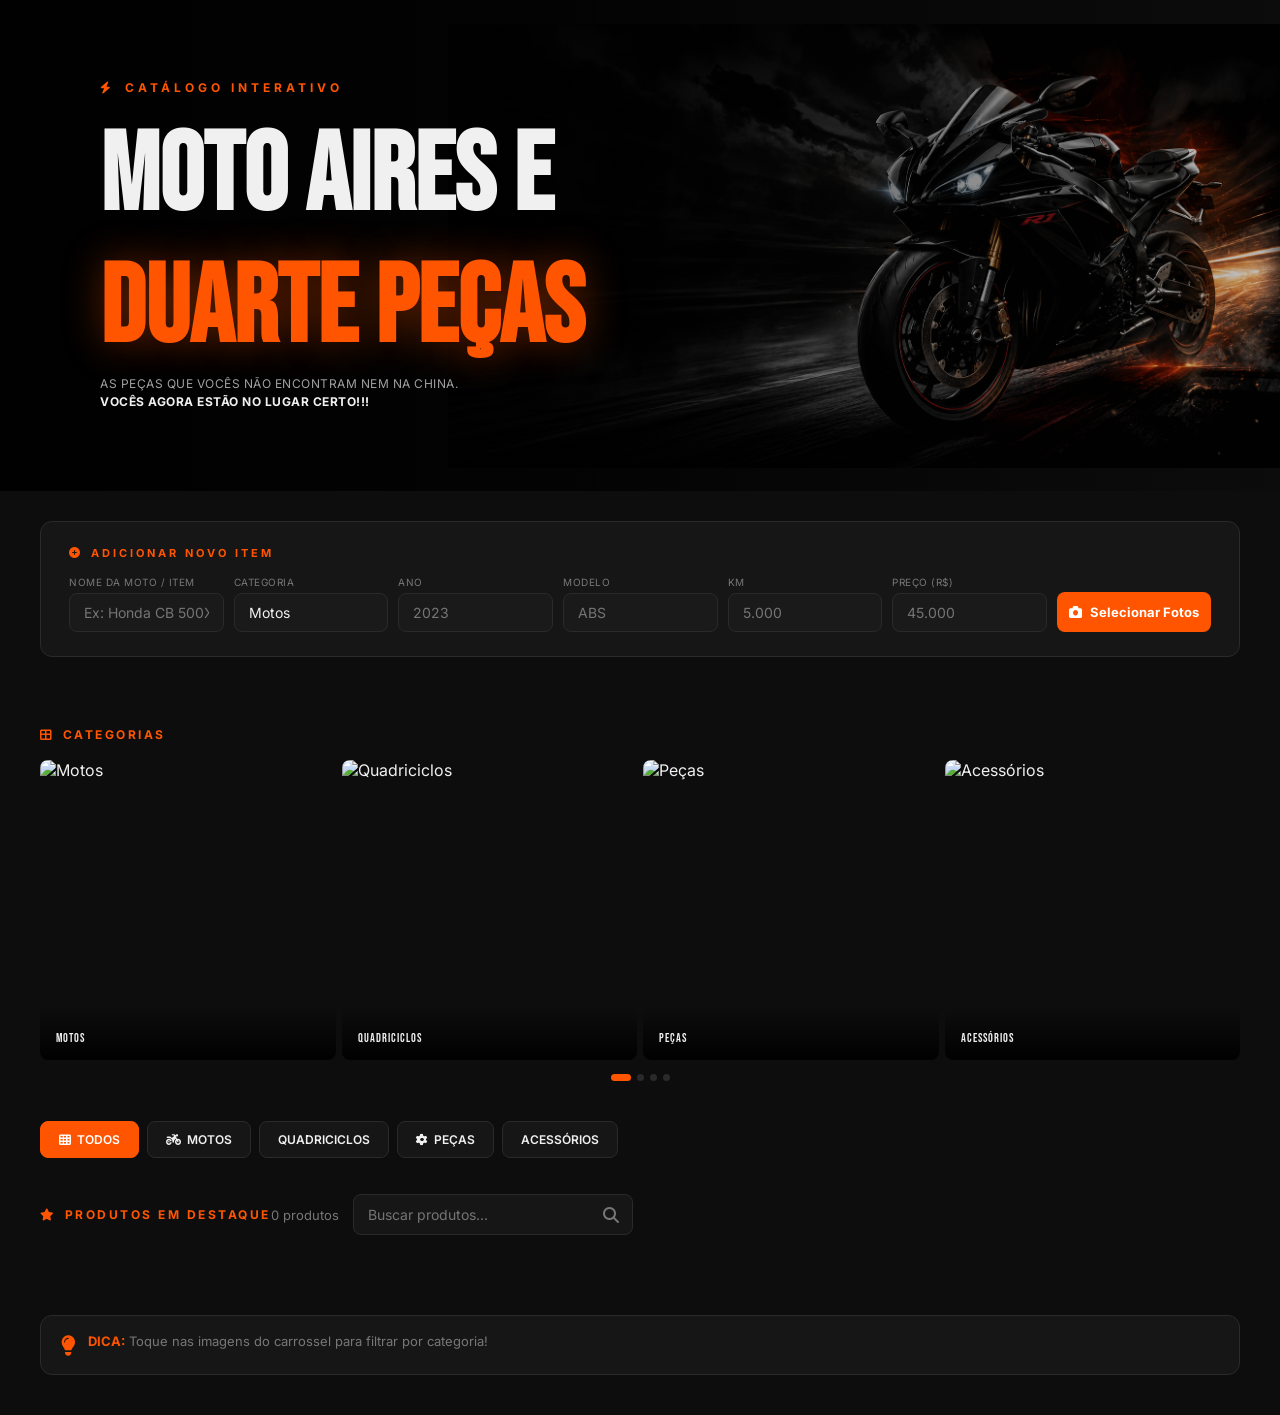
==== commit 819f72c1: "Update index.html" ====
--- a/index.html
+++ b/index.html
@@ -296,40 +296,36 @@
         }
 
         .carousel-container {
-            background: var(--surface);
-            border: 1px solid var(--border);
-            border-radius: 12px;
-            padding: 16px;
+            background: transparent;
+            border: none;
+            border-radius: 0;
+            padding: 0;
             overflow: hidden;
         }
 
         .carousel {
-            display: flex;
-            gap: 12px;
-            overflow-x: auto;
-            scroll-behavior: smooth;
-            scrollbar-width: none;
-            padding: 4px 2px 8px;
-            -webkit-overflow-scrolling: touch;
+            display: grid;
+            grid-template-columns: repeat(4, 1fr);
+            gap: 6px;
+            padding: 0;
         }
 
         .carousel::-webkit-scrollbar { display: none; }
 
         .category-card {
-            min-width: 180px;
-            height: 240px;
-            border-radius: 10px;
+            width: 100%;
+            height: 80px;
+            border-radius: 8px;
             overflow: hidden;
             position: relative;
             cursor: pointer;
-            flex-shrink: 0;
-        }
-
-        .category-card img {
-            width: 100%;
-            height: 100%;
-            object-fit: cover;
-            transition: transform 0.3s;
+        }
+
+        .category-name {
+            font-family: 'Bebas Neue', sans-serif;
+            font-size: 18px;
+            letter-spacing: 1px;
+            margin-bottom: 2px;
         }
 
         .category-card:active img { transform: scale(1.04); }
@@ -343,19 +339,14 @@
 
         .category-name {
             font-family: 'Bebas Neue', sans-serif;
-            font-size: 26px;
+            font-size: 12px;
             letter-spacing: 1px;
-            margin-bottom: 3px;
+            margin-bottom: 0;
         }
 
         .category-link {
-            color: var(--orange);
-            font-size: 11px;
-            font-weight: 700;
-            text-transform: uppercase;
-            letter-spacing: 1px;
-        }
-
+            display: none;
+        }
         .carousel-nav {
             display: flex;
             justify-content: center;
@@ -465,9 +456,9 @@
 
         .products-grid {
             display: grid;
-            grid-template-columns: 1fr;
-            gap: 16px;
-        }
+            grid-template-columns: repeat(3, 1fr);
+            gap: 8px;
+        }   
 
         .product-card {
             background: var(--surface);
@@ -481,7 +472,7 @@
 
         .product-image {
             position: relative;
-            height: 200px;
+            height: 120px;
             overflow: hidden;
         }
 
@@ -541,26 +532,25 @@
             transform: scale(1.1);
         }
 
-        .product-info { padding: 16px; }
-
-        .product-name {
-            font-size: 17px;
-            font-weight: 700;
-            margin-bottom: 8px;
-        }
-
+        .product-info { padding: 6px 8px 10px; }
+
+    .product-name {
+        font-size: 11px;
+        font-weight: 700;
+        margin-bottom: 4px;
+        white-space: nowrap;
+        overflow: hidden;
+        text-overflow: ellipsis;
+    }
         .product-meta {
-            color: var(--muted);
+            display: none;
+        }
+
+        .product-price {
             font-size: 13px;
-            margin-bottom: 12px;
-            line-height: 1.6;
-        }
-
-        .product-price {
-            font-size: 22px;
             font-weight: 700;
             color: var(--orange);
-            margin-bottom: 14px;
+            margin-bottom: 0;
         }
 
         .btn-details {
@@ -577,6 +567,7 @@
             text-transform: uppercase;
             font-family: 'Inter', sans-serif;
             transition: all 0.2s;
+            display: none;
         }
 
         .btn-details:active {
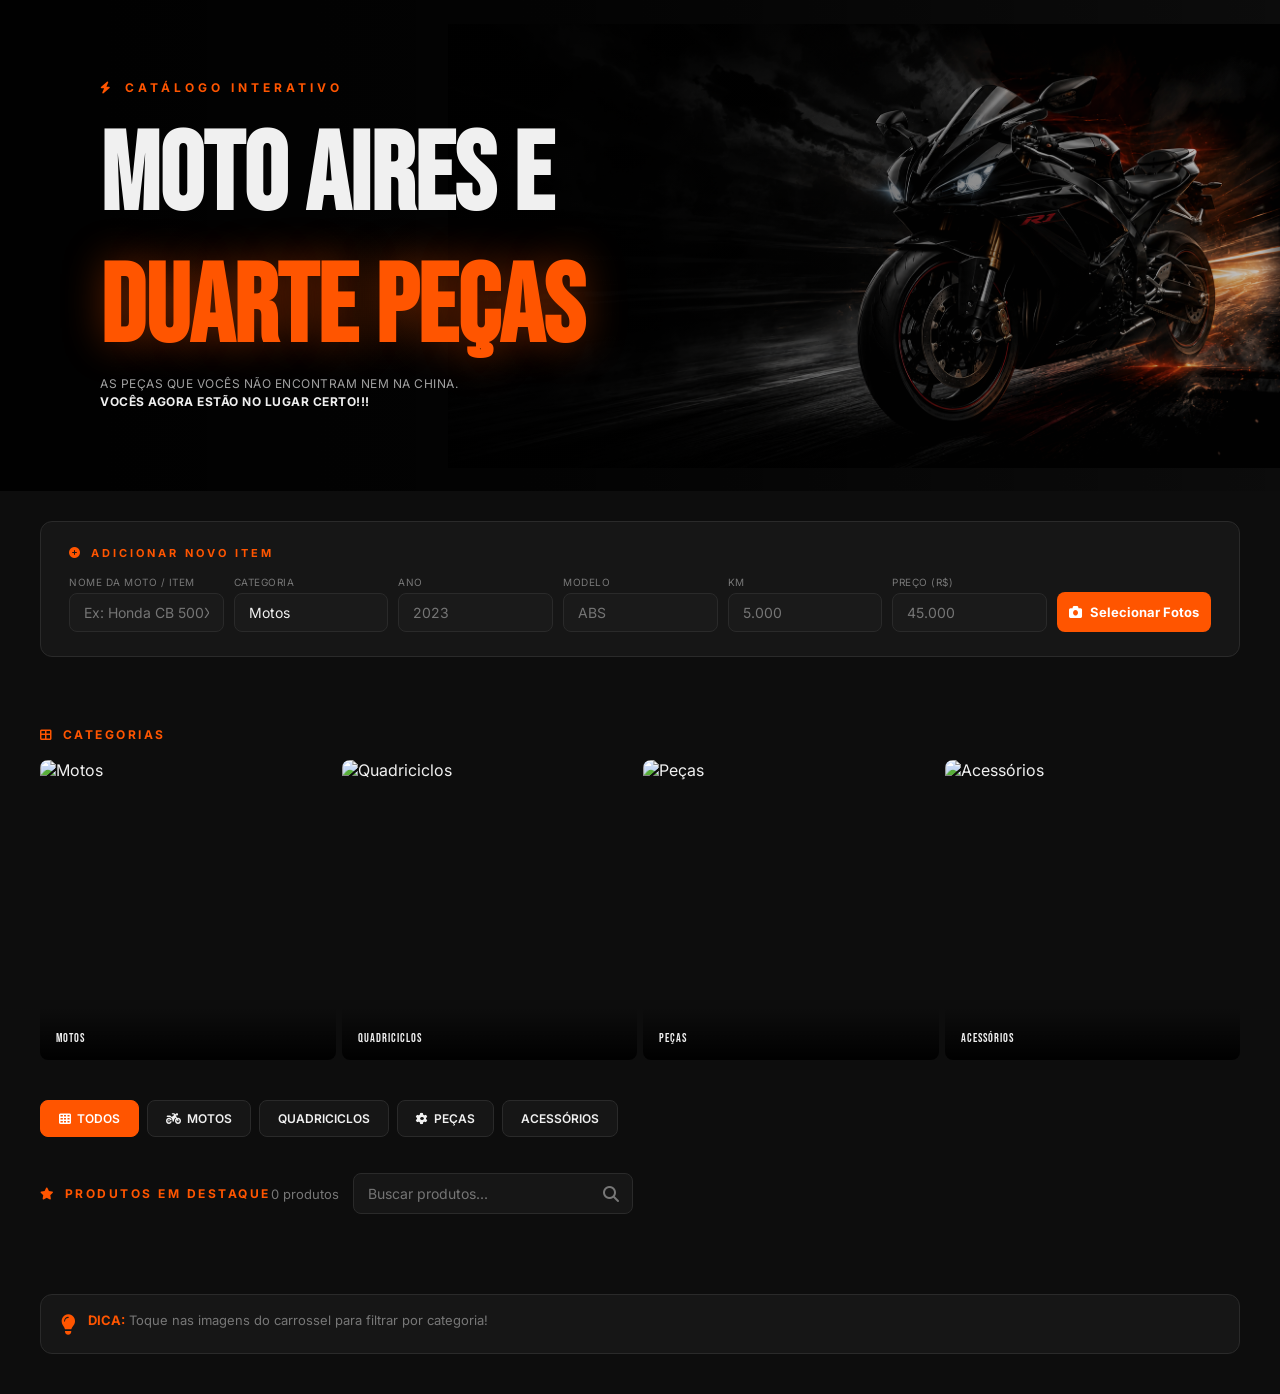
==== commit 8a74923d: "Update index.html" ====
--- a/index.html
+++ b/index.html
@@ -348,10 +348,7 @@
             display: none;
         }
         .carousel-nav {
-            display: flex;
-            justify-content: center;
-            gap: 6px;
-            margin-top: 14px;
+            display: none;
         }
 
         .carousel-dot {
@@ -1196,26 +1193,10 @@
         });
     }
 
-    let currentCategory = 0;
-    setInterval(() => {
-        currentCategory = (currentCategory + 1) % 4;
-        scrollToCategory(currentCategory);
-    }, 5000);
-
-    // Swipe touch
-    let touchStartX = 0;
-    const carousel = document.getElementById('categoryCarousel');
-    carousel.addEventListener('touchstart', e => { touchStartX = e.changedTouches[0].screenX; }, { passive: true });
-    carousel.addEventListener('touchend', e => {
-        const diff = touchStartX - e.changedTouches[0].screenX;
-        if (Math.abs(diff) > 50) {
-            currentCategory = diff > 0
-                ? Math.min(currentCategory + 1, 3)
-                : Math.max(currentCategory - 1, 0);
-            scrollToCategory(currentCategory);
-        }
-    }, { passive: true });
-
+    // carrossel desativado - agora é grade fixa
+
+    // touch desativado - grade fixa
+    
     // ─── INICIALIZAÇÃO ───
     window.onload = function() {
         buscarProdutosSalvos();
